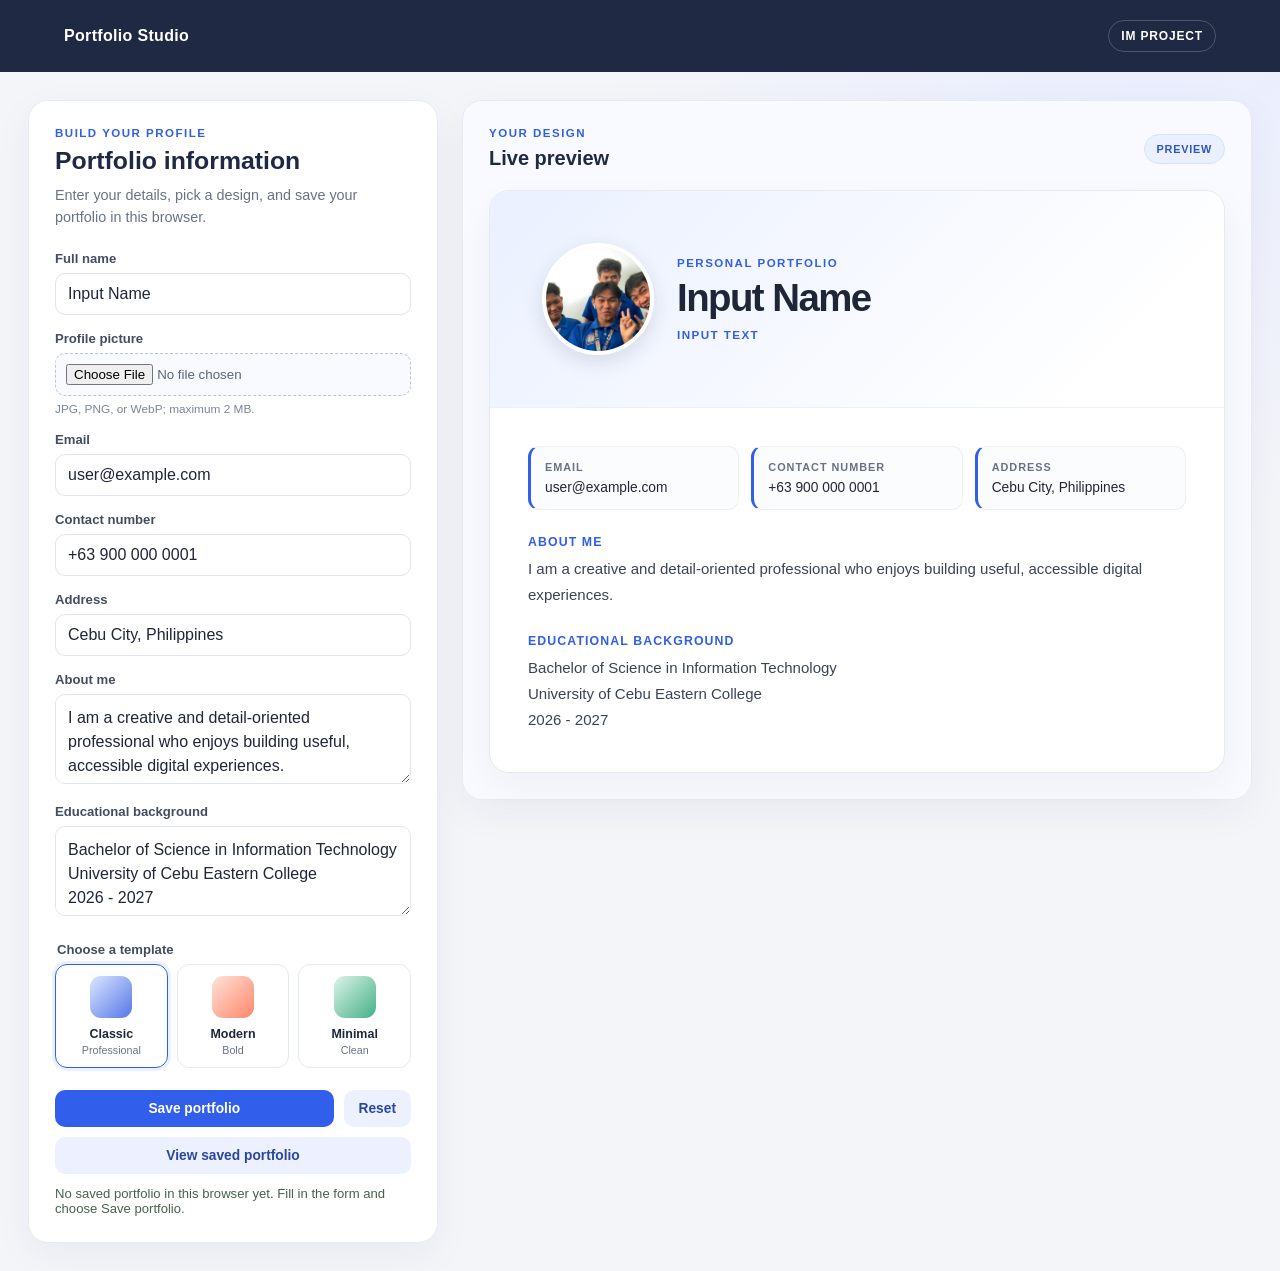
==== Code/index.html @ 15201165 "Replace Code submodule with project files" ====
﻿<!doctype html>
<html lang="en">
<head>
  <meta charset="utf-8">
  <meta name="viewport" content="width=device-width, initial-scale=1">
  <title>Portfolio Template Generator</title>
  <link rel="stylesheet" href="styles.css">
  <script src="app.js" defer></script>
</head>
<body>
  <header class="site-header">
    <a class="brand" href="./">Portfolio Studio</a>
    <span class="header-tag">IM Project</span>
  </header>

  <main class="workspace">
    <section class="editor-panel">
      <div class="panel-heading">
        <p class="eyebrow">Build your profile</p>
        <h1>Portfolio information</h1>
        <p>Enter your details, pick a design, and save your portfolio in this browser.</p>
      </div>

      <form data-portfolio-form>
        <div class="field">
          <label for="full_name">Full name</label>
          <input id="full_name" name="full_name" value="Input Name" maxlength="120" required data-field="full_name">
        </div>

        <div class="field">
          <label for="profile_image">Profile picture</label>
          <input id="profile_image" name="profile_image" type="file" accept=".jpg,.jpeg,.png,.webp,image/jpeg,image/png,image/webp" data-image-input>
          <small>JPG, PNG, or WebP; maximum 2 MB.</small>
        </div>

        <div class="field">
          <label for="email">Email</label>
          <input id="email" name="email" type="email" value="user@example.com" maxlength="255" required data-field="email">
        </div>

        <div class="field">
          <label for="phone">Contact number</label>
          <input id="phone" name="phone" type="tel" value="+63 900 000 0001" maxlength="40" required data-field="phone">
        </div>

        <div class="field">
          <label for="address">Address</label>
          <input id="address" name="address" value="Cebu City, Philippines" maxlength="180" required data-field="address">
        </div>

        <div class="field">
          <label for="about">About me</label>
          <textarea id="about" name="about" maxlength="3000" required data-field="about">I am a creative and detail-oriented professional who enjoys building useful, accessible digital experiences.</textarea>
        </div>

        <div class="field">
          <label for="education">Educational background</label>
          <textarea id="education" name="education" maxlength="3000" required data-field="education">Bachelor of Science in Information Technology
University of Cebu Eastern College
2026 - 2027</textarea>
        </div>

        <fieldset class="template-field">
          <legend>Choose a template</legend>
          <div class="template-options">
            <label class="template-choice">
              <input type="radio" name="template" value="classic" checked data-template-choice>
              <span class="template-swatch swatch-classic" aria-hidden="true"></span>
              <span><strong>Classic</strong><small>Professional</small></span>
            </label>
            <label class="template-choice">
              <input type="radio" name="template" value="modern" data-template-choice>
              <span class="template-swatch swatch-modern" aria-hidden="true"></span>
              <span><strong>Modern</strong><small>Bold</small></span>
            </label>
            <label class="template-choice">
              <input type="radio" name="template" value="minimal" data-template-choice>
              <span class="template-swatch swatch-minimal" aria-hidden="true"></span>
              <span><strong>Minimal</strong><small>Clean</small></span>
            </label>
          </div>
        </fieldset>

        <div class="editor-actions">
          <button class="button button-primary" type="submit">Save portfolio</button>
          <button class="button button-secondary" type="reset">Reset</button>
        </div>
        <button class="button button-secondary saved-check-button" type="button" data-view-saved>View saved portfolio</button>
        <p class="save-status" role="status" aria-live="polite" data-save-status></p>
      </form>
    </section>

    <section class="preview-panel" aria-label="Portfolio preview">
      <div class="preview-heading">
        <div>
          <p class="eyebrow">Your design</p>
          <h2>Live preview</h2>
        </div>
        <span class="live-badge">Preview</span>
      </div>

      <article class="portfolio-card template-classic" data-preview-card>
        <header class="portfolio-hero">
          <img class="avatar" src="imgs.jpg" alt="Profile photo of Alex Morgan">
          <div>
            <p class="eyebrow">Personal Portfolio</p>
            <h1 data-preview="full_name">Name</h1>
            <p class="role">Input text</p>
          </div>
        </header>
        <div class="portfolio-content">
          <section class="contact-grid" aria-label="Contact information">
            <div class="info-card">
              <h2>Email</h2>
              <p data-preview="email">user@example.com</p>
            </div>
            <div class="info-card">
              <h2>Contact number</h2>
              <p data-preview="phone">+63 900 000 0001</p>
            </div>
            <div class="info-card">
              <h2>Address</h2>
              <p data-preview="address">Cebu City, Philippines</p>
            </div>
          </section>
          <section class="content-section">
            <h2>About me</h2>
            <p data-preview="about">I am a creative and detail-oriented professional who enjoys building useful, accessible digital experiences.</p>
          </section>
          <section class="content-section">
            <h2>Educational background</h2>
            <p class="multiline" data-preview="education">Bachelor of Science in Information Technology
University of Cebu Eastern College
2026 - 2027</p>
          </section>
        </div>
      </article>
    </section>
  </main>

  <dialog class="saved-dialog" data-saved-dialog aria-labelledby="saved-dialog-title">
    <div class="saved-dialog-header">
      <div>
        <p class="eyebrow">Saved on this computer</p>
        <h2 id="saved-dialog-title">Your saved portfolio</h2>
      </div>
      <div class="saved-dialog-actions">
        <button class="button button-primary" type="button" data-download-saved>Download</button>
        <button class="button button-secondary" type="button" data-close-saved>Close</button>
      </div>
    </div>
    <div data-saved-content></div>
  </dialog>
</body>
</html>
---- Code/styles.css ----
:root {
    color-scheme: light;
    font-family: Inter, "Segoe UI", Arial, sans-serif;
    color: #202638;
    background: #f1f3f8;
    font-synthesis: none;
    text-rendering: optimizeLegibility;
    --blue: #315eea;
    --muted: #697286;
    --line: #e4e8f0;
}

* { box-sizing: border-box; }
body { margin: 0; min-height: 100vh; background: radial-gradient(circle at 90% 0%, #e8edff, transparent 34rem), #f4f5f9; }
a { color: inherit; }
.site-header { height: 72px; display: flex; align-items: center; justify-content: space-between; padding: 0 clamp(20px, 5vw, 70px); color: #fff; background: #202943; }
.brand { color: inherit; text-decoration: none; font-weight: 800; letter-spacing: .02em; }
.header-tag, .live-badge { border: 1px solid #ffffff35; border-radius: 999px; padding: 8px 12px; font-size: .75rem; font-weight: 700; letter-spacing: .07em; text-transform: uppercase; }
.workspace { width: min(1440px, 100%); margin: 0 auto; padding: 28px; display: grid; grid-template-columns: minmax(300px, 410px) minmax(0, 1fr); gap: 24px; align-items: start; }
.editor-panel, .preview-panel { border: 1px solid #e7eaf1; border-radius: 20px; background: #fff; box-shadow: 0 12px 38px #25304c0d; }
.editor-panel { padding: 26px; }
.panel-heading { margin-bottom: 22px; }
.eyebrow { margin: 0 0 8px; color: var(--blue); font-size: .72rem; font-weight: 800; letter-spacing: .13em; text-transform: uppercase; }
.panel-heading h1, .preview-heading h2 { margin: 0; color: #202943; }
.panel-heading h1 { font-size: 1.55rem; }
.panel-heading > p:last-child { margin: 9px 0 0; color: var(--muted); line-height: 1.55; font-size: .9rem; }
.field { margin-bottom: 16px; }
.field label, .template-field legend { display: block; margin-bottom: 7px; font-size: .82rem; font-weight: 750; color: #444d60; }
.field input:not([type="file"]), .field textarea { width: 100%; border: 1px solid #dfe4ed; border-radius: 10px; padding: 11px 12px; font: inherit; color: #202638; background: #fff; }
.field textarea { min-height: 90px; resize: vertical; line-height: 1.5; }
.field input:focus, .field textarea:focus { outline: 3px solid #315eea20; border-color: #7190f6; }
.field input[type="file"] { width: 100%; border: 1px dashed #b7c4e6; border-radius: 10px; padding: 10px; background: #f9faff; color: #59657d; }
.field small { display: block; margin-top: 6px; color: #7b8495; font-size: .74rem; }
.template-field { margin: 22px 0; padding: 0; border: 0; }
.template-options { display: grid; grid-template-columns: repeat(3, 1fr); gap: 9px; }
.template-choice { display: flex; flex-direction: column; align-items: center; gap: 9px; border: 1px solid var(--line); border-radius: 12px; padding: 11px 6px; text-align: center; cursor: pointer; }
.template-choice:has(input:checked) { border-color: var(--blue); box-shadow: 0 0 0 3px #315eea16; }
.template-choice input { position: absolute; opacity: 0; pointer-events: none; }
.template-choice:focus-within { outline: 3px solid #315eea38; }
.template-choice span:last-child { display: grid; gap: 3px; }
.template-choice strong { font-size: .78rem; }
.template-choice small { color: var(--muted); font-size: .67rem; }
.template-swatch { width: 42px; height: 42px; border-radius: 11px; }
.swatch-classic { background: linear-gradient(135deg, #dce6ff, #5576e8); }
.swatch-modern { background: linear-gradient(135deg, #ffe3db, #ff8668); }
.swatch-minimal { background: linear-gradient(135deg, #ddf4e9, #43af87); }
.button { display: inline-flex; justify-content: center; align-items: center; border: 0; border-radius: 10px; padding: 11px 15px; text-decoration: none; font: inherit; font-size: .86rem; font-weight: 750; cursor: pointer; }
.button-primary { color: #fff; background: var(--blue); }
.button-primary:hover { background: #254dcc; }
.button-secondary { color: #2947a1; background: #edf1ff; }
.save-button { width: 100%; min-height: 46px; }
.editor-actions { display: flex; gap: 10px; }
.editor-actions .button-primary { flex: 1; }
.saved-check-button { width: 100%; margin-top: 10px; }
.save-status { min-height: 1.4em; margin: 12px 0 0; color: #48604f; font-size: .82rem; }
.saved-dialog { width: min(900px, calc(100% - 32px)); max-width: 900px; max-height: min(90vh, 900px); padding: 24px; border: 1px solid #e2e6ef; border-radius: 18px; background: #f9faff; color: #202638; box-shadow: 0 24px 80px #121a2f40; overflow: auto; }
.saved-dialog::backdrop { background: #18213bb3; backdrop-filter: blur(3px); }
.saved-dialog-header { display: flex; justify-content: space-between; align-items: center; gap: 16px; margin-bottom: 20px; }
.saved-dialog-header h2 { margin: 0; color: #202943; }
.saved-dialog-actions { display: flex; align-items: center; gap: 10px; }
.saved-dialog .portfolio-card { width: 100%; }
.alert { margin: 0 0 18px; padding: 12px 14px; border-radius: 10px; font-size: .85rem; line-height: 1.5; }
.alert ul { margin: 6px 0 0; padding-left: 20px; }
.alert-error { color: #8f2635; background: #fff0f1; border: 1px solid #ffd4d8; }
.alert-success { color: #196648; background: #eaf8f1; border: 1px solid #ccebdc; }
.preview-panel { min-width: 0; padding: 26px; background: #f9faff; }
.preview-heading { display: flex; justify-content: space-between; align-items: center; margin-bottom: 20px; }
.preview-heading h2 { font-size: 1.25rem; }
.live-badge { color: #3154be; background: #eaf0ff; border-color: #d8e2ff; font-size: .68rem; }
.portfolio-card { --accent: #315eea; --soft: #eaf0ff; width: min(100%, 840px); margin: 0 auto; overflow: hidden; border: 1px solid #e6e9f0; border-radius: 20px; background: #fff; box-shadow: 0 14px 38px #1b27400c; }
.template-modern { --accent: #e76d50; --soft: #fff0eb; border-radius: 5px; }
.template-minimal { --accent: #18825e; --soft: #eaf8f1; box-shadow: none; }
.portfolio-hero { display: flex; align-items: center; gap: 23px; padding: clamp(25px, 5vw, 52px); background: linear-gradient(135deg, var(--soft), #fff 85%); border-bottom: 1px solid #edf0f5; }
.avatar { width: 112px; height: 112px; flex: 0 0 auto; border: 4px solid #fff; border-radius: 50%; object-fit: cover; background: #e9edf6; box-shadow: 0 7px 20px #18294b20; }
.portfolio-hero h1 { margin: 0; color: #1e2638; font-size: clamp(1.65rem, 3vw, 2.5rem); line-height: 1.1; letter-spacing: -.04em; overflow-wrap: anywhere; }
.role { margin: 9px 0 0; color: var(--accent); font-size: .73rem; font-weight: 800; letter-spacing: .12em; text-transform: uppercase; }
.portfolio-content { padding: clamp(22px, 4vw, 38px); }
.contact-grid { display: grid; grid-template-columns: repeat(3, minmax(0, 1fr)); gap: 12px; }
.info-card { min-width: 0; padding: 14px; border: 1px solid #edf0f5; border-left: 3px solid var(--accent); border-radius: 11px; background: #fbfcfe; }
.info-card h2, .content-section h2 { margin: 0 0 7px; color: #687186; font-size: .68rem; font-weight: 800; letter-spacing: .09em; text-transform: uppercase; }
.info-card p { margin: 0; font-size: .86rem; overflow-wrap: anywhere; }
.content-section { margin-top: 25px; }
.content-section h2 { color: var(--accent); font-size: .77rem; }
.content-section p { margin: 0; color: #3b4353; font-size: .94rem; line-height: 1.75; white-space: pre-wrap; overflow-wrap: anywhere; }
.template-modern .info-card { border: 0; border-top: 3px solid var(--accent); border-radius: 4px; }
.template-minimal .info-card { border-color: #edf0f5; background: transparent; }
.published-page { width: min(920px, 100%); margin: 0 auto; padding: 28px 22px 60px; }
.published-toolbar { display: flex; justify-content: flex-end; gap: 10px; margin-bottom: 18px; }
@media (max-width: 1000px) { .workspace { grid-template-columns: minmax(280px, 370px) minmax(0, 1fr); padding: 18px; gap: 16px; } .editor-panel, .preview-panel { padding: 20px; } .contact-grid { grid-template-columns: 1fr; } }
@media (max-width: 760px) { .workspace { grid-template-columns: 1fr; } .preview-panel { grid-row: 1; } .contact-grid { grid-template-columns: 1fr 1fr; } }
@media (max-width: 480px) { .site-header { height: 62px; } .workspace { padding: 12px; } .editor-panel, .preview-panel { padding: 16px; border-radius: 15px; } .portfolio-hero { align-items: flex-start; flex-direction: column; } .avatar { width: 90px; height: 90px; } .contact-grid { grid-template-columns: 1fr; } .published-toolbar { flex-direction: column; } .saved-dialog { padding: 16px; } .saved-dialog-header { align-items: flex-start; flex-direction: column; } .saved-dialog-actions { width: 100%; } .saved-dialog-actions .button { flex: 1; } }
@media print { body { background: #fff; } .site-header, .published-toolbar { display: none; } .published-page { width: 100%; padding: 0; } .portfolio-card { box-shadow: none; } }
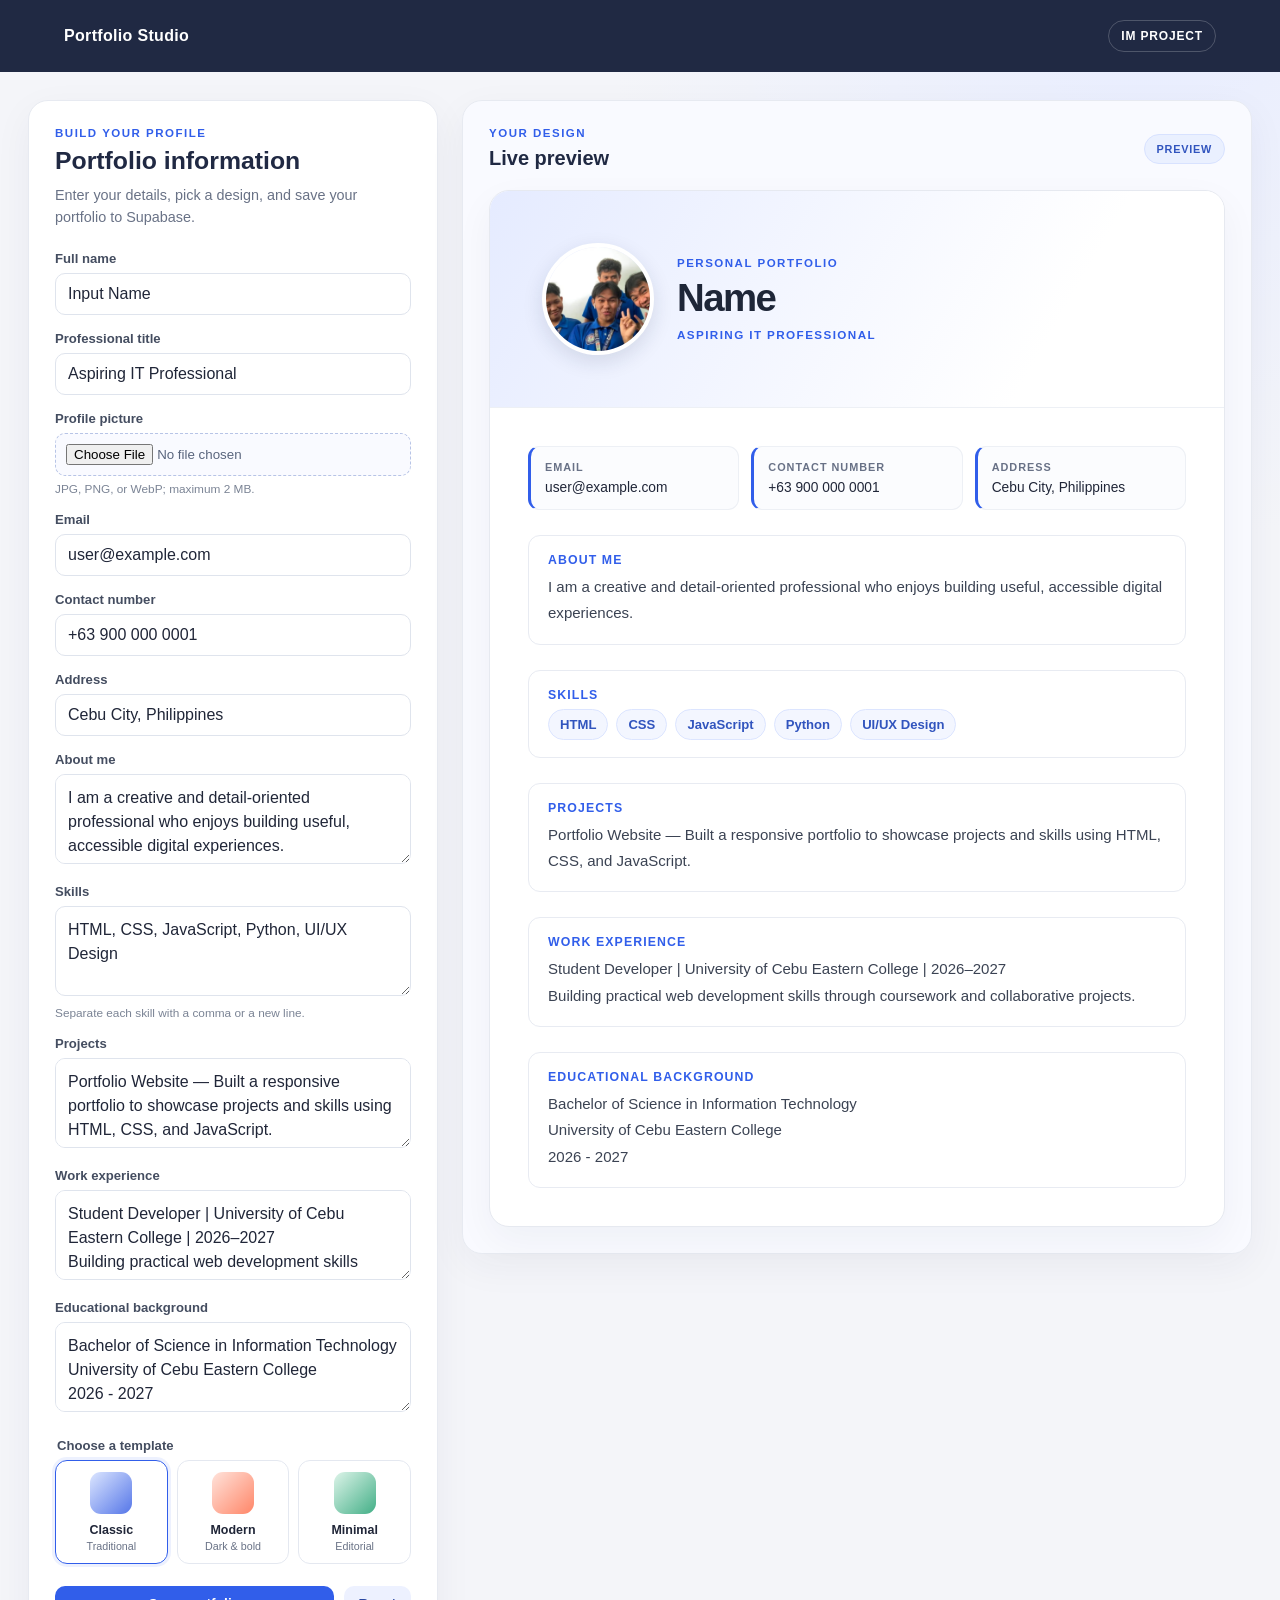
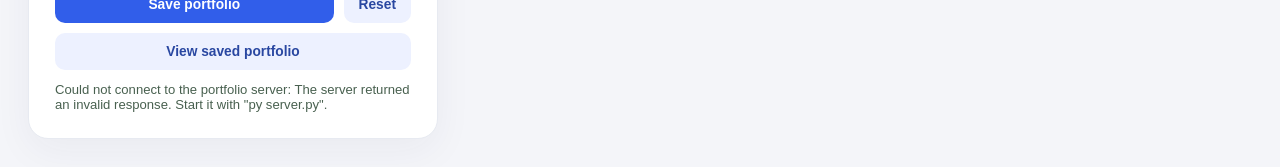
==== commit 8e7606d2: "Add portfolio sections and Netlify deployment Co-authored-by: Copilot <223556219+Copilot@users.norep" ====
--- a/Code/index.html
+++ b/Code/index.html
@@ -1,155 +1,192 @@
-﻿<!doctype html>
-<html lang="en">
-<head>
-  <meta charset="utf-8">
-  <meta name="viewport" content="width=device-width, initial-scale=1">
-  <title>Portfolio Template Generator</title>
-  <link rel="stylesheet" href="styles.css">
-  <script src="app.js" defer></script>
-</head>
-<body>
-  <header class="site-header">
-    <a class="brand" href="./">Portfolio Studio</a>
-    <span class="header-tag">IM Project</span>
-  </header>
-
-  <main class="workspace">
-    <section class="editor-panel">
-      <div class="panel-heading">
-        <p class="eyebrow">Build your profile</p>
-        <h1>Portfolio information</h1>
-        <p>Enter your details, pick a design, and save your portfolio in this browser.</p>
-      </div>
-
-      <form data-portfolio-form>
-        <div class="field">
-          <label for="full_name">Full name</label>
-          <input id="full_name" name="full_name" value="Input Name" maxlength="120" required data-field="full_name">
-        </div>
-
-        <div class="field">
-          <label for="profile_image">Profile picture</label>
-          <input id="profile_image" name="profile_image" type="file" accept=".jpg,.jpeg,.png,.webp,image/jpeg,image/png,image/webp" data-image-input>
-          <small>JPG, PNG, or WebP; maximum 2 MB.</small>
-        </div>
-
-        <div class="field">
-          <label for="email">Email</label>
-          <input id="email" name="email" type="email" value="user@example.com" maxlength="255" required data-field="email">
-        </div>
-
-        <div class="field">
-          <label for="phone">Contact number</label>
-          <input id="phone" name="phone" type="tel" value="+63 900 000 0001" maxlength="40" required data-field="phone">
-        </div>
-
-        <div class="field">
-          <label for="address">Address</label>
-          <input id="address" name="address" value="Cebu City, Philippines" maxlength="180" required data-field="address">
-        </div>
-
-        <div class="field">
-          <label for="about">About me</label>
-          <textarea id="about" name="about" maxlength="3000" required data-field="about">I am a creative and detail-oriented professional who enjoys building useful, accessible digital experiences.</textarea>
-        </div>
-
-        <div class="field">
-          <label for="education">Educational background</label>
-          <textarea id="education" name="education" maxlength="3000" required data-field="education">Bachelor of Science in Information Technology
-University of Cebu Eastern College
-2026 - 2027</textarea>
-        </div>
-
-        <fieldset class="template-field">
-          <legend>Choose a template</legend>
-          <div class="template-options">
-            <label class="template-choice">
-              <input type="radio" name="template" value="classic" checked data-template-choice>
-              <span class="template-swatch swatch-classic" aria-hidden="true"></span>
-              <span><strong>Classic</strong><small>Professional</small></span>
-            </label>
-            <label class="template-choice">
-              <input type="radio" name="template" value="modern" data-template-choice>
-              <span class="template-swatch swatch-modern" aria-hidden="true"></span>
-              <span><strong>Modern</strong><small>Bold</small></span>
-            </label>
-            <label class="template-choice">
-              <input type="radio" name="template" value="minimal" data-template-choice>
-              <span class="template-swatch swatch-minimal" aria-hidden="true"></span>
-              <span><strong>Minimal</strong><small>Clean</small></span>
-            </label>
-          </div>
-        </fieldset>
-
-        <div class="editor-actions">
-          <button class="button button-primary" type="submit">Save portfolio</button>
-          <button class="button button-secondary" type="reset">Reset</button>
-        </div>
-        <button class="button button-secondary saved-check-button" type="button" data-view-saved>View saved portfolio</button>
-        <p class="save-status" role="status" aria-live="polite" data-save-status></p>
-      </form>
-    </section>
-
-    <section class="preview-panel" aria-label="Portfolio preview">
-      <div class="preview-heading">
-        <div>
-          <p class="eyebrow">Your design</p>
-          <h2>Live preview</h2>
-        </div>
-        <span class="live-badge">Preview</span>
-      </div>
-
-      <article class="portfolio-card template-classic" data-preview-card>
-        <header class="portfolio-hero">
-          <img class="avatar" src="imgs.jpg" alt="Profile photo of Alex Morgan">
-          <div>
-            <p class="eyebrow">Personal Portfolio</p>
-            <h1 data-preview="full_name">Name</h1>
-            <p class="role">Input text</p>
-          </div>
-        </header>
-        <div class="portfolio-content">
-          <section class="contact-grid" aria-label="Contact information">
-            <div class="info-card">
-              <h2>Email</h2>
-              <p data-preview="email">user@example.com</p>
-            </div>
-            <div class="info-card">
-              <h2>Contact number</h2>
-              <p data-preview="phone">+63 900 000 0001</p>
-            </div>
-            <div class="info-card">
-              <h2>Address</h2>
-              <p data-preview="address">Cebu City, Philippines</p>
-            </div>
-          </section>
-          <section class="content-section">
-            <h2>About me</h2>
-            <p data-preview="about">I am a creative and detail-oriented professional who enjoys building useful, accessible digital experiences.</p>
-          </section>
-          <section class="content-section">
-            <h2>Educational background</h2>
-            <p class="multiline" data-preview="education">Bachelor of Science in Information Technology
-University of Cebu Eastern College
-2026 - 2027</p>
-          </section>
-        </div>
-      </article>
-    </section>
-  </main>
-
-  <dialog class="saved-dialog" data-saved-dialog aria-labelledby="saved-dialog-title">
-    <div class="saved-dialog-header">
-      <div>
-        <p class="eyebrow">Saved on this computer</p>
-        <h2 id="saved-dialog-title">Your saved portfolio</h2>
-      </div>
-      <div class="saved-dialog-actions">
-        <button class="button button-primary" type="button" data-download-saved>Download</button>
-        <button class="button button-secondary" type="button" data-close-saved>Close</button>
-      </div>
-    </div>
-    <div data-saved-content></div>
-  </dialog>
-</body>
-</html>
+﻿<!doctype html>
+<html lang="en">
+<head>
+  <meta charset="utf-8">
+  <meta name="viewport" content="width=device-width, initial-scale=1">
+  <title>Portfolio Template Generator</title>
+  <link rel="stylesheet" href="styles.css">
+  <script src="app.js" defer></script>
+</head>
+<body>
+  <header class="site-header">
+    <a class="brand" href="./">Portfolio Studio</a>
+    <span class="header-tag">IM Project</span>
+  </header>
+
+  <main class="workspace">
+    <section class="editor-panel">
+      <div class="panel-heading">
+        <p class="eyebrow">Build your profile</p>
+        <h1>Portfolio information</h1>
+        <p>Enter your details, pick a design, and save your portfolio to Supabase.</p>
+      </div>
+
+      <form data-portfolio-form>
+        <div class="field">
+          <label for="full_name">Full name</label>
+          <input id="full_name" name="full_name" value="Input Name" maxlength="120" required data-field="full_name">
+        </div>
+
+        <div class="field">
+          <label for="career_title">Professional title</label>
+          <input id="career_title" name="career_title" value="Aspiring IT Professional" maxlength="120" required data-field="career_title">
+        </div>
+
+        <div class="field">
+          <label for="profile_image">Profile picture</label>
+          <input id="profile_image" name="profile_image" type="file" accept=".jpg,.jpeg,.png,.webp,image/jpeg,image/png,image/webp" data-image-input>
+          <small>JPG, PNG, or WebP; maximum 2 MB.</small>
+        </div>
+
+        <div class="field">
+          <label for="email">Email</label>
+          <input id="email" name="email" type="email" value="user@example.com" maxlength="255" required data-field="email">
+        </div>
+
+        <div class="field">
+          <label for="phone">Contact number</label>
+          <input id="phone" name="phone" type="tel" value="+63 900 000 0001" maxlength="40" required data-field="phone">
+        </div>
+
+        <div class="field">
+          <label for="address">Address</label>
+          <input id="address" name="address" value="Cebu City, Philippines" maxlength="180" required data-field="address">
+        </div>
+
+        <div class="field">
+          <label for="about">About me</label>
+          <textarea id="about" name="about" maxlength="3000" required data-field="about">I am a creative and detail-oriented professional who enjoys building useful, accessible digital experiences.</textarea>
+        </div>
+
+        <div class="field">
+          <label for="skills">Skills</label>
+          <textarea id="skills" name="skills" maxlength="1000" placeholder="Separate skills with commas or new lines" data-field="skills">HTML, CSS, JavaScript, Python, UI/UX Design</textarea>
+          <small>Separate each skill with a comma or a new line.</small>
+        </div>
+
+        <div class="field">
+          <label for="projects">Projects</label>
+          <textarea id="projects" name="projects" maxlength="3000" placeholder="Project name, what you built, and the tools you used" data-field="projects">Portfolio Website — Built a responsive portfolio to showcase projects and skills using HTML, CSS, and JavaScript.</textarea>
+        </div>
+
+        <div class="field">
+          <label for="work_experience">Work experience</label>
+          <textarea id="work_experience" name="work_experience" maxlength="3000" placeholder="Role, organization, dates, and key contributions" data-field="work_experience">Student Developer | University of Cebu Eastern College | 2026–2027
+Building practical web development skills through coursework and collaborative projects.</textarea>
+        </div>
+
+        <div class="field">
+          <label for="education">Educational background</label>
+          <textarea id="education" name="education" maxlength="3000" required data-field="education">Bachelor of Science in Information Technology
+University of Cebu Eastern College
+2026 - 2027</textarea>
+        </div>
+
+        <fieldset class="template-field">
+          <legend>Choose a template</legend>
+          <div class="template-options">
+            <label class="template-choice">
+              <input type="radio" name="template" value="classic" checked data-template-choice>
+              <span class="template-swatch swatch-classic" aria-hidden="true"></span>
+              <span><strong>Classic</strong><small>Traditional</small></span>
+            </label>
+            <label class="template-choice">
+              <input type="radio" name="template" value="modern" data-template-choice>
+              <span class="template-swatch swatch-modern" aria-hidden="true"></span>
+              <span><strong>Modern</strong><small>Dark &amp; bold</small></span>
+            </label>
+            <label class="template-choice">
+              <input type="radio" name="template" value="minimal" data-template-choice>
+              <span class="template-swatch swatch-minimal" aria-hidden="true"></span>
+              <span><strong>Minimal</strong><small>Editorial</small></span>
+            </label>
+          </div>
+        </fieldset>
+
+        <div class="editor-actions">
+          <button class="button button-primary" type="submit">Save portfolio</button>
+          <button class="button button-secondary" type="reset">Reset</button>
+        </div>
+        <button class="button button-secondary saved-check-button" type="button" data-view-saved>View saved portfolio</button>
+        <p class="save-status" role="status" aria-live="polite" data-save-status></p>
+      </form>
+    </section>
+
+    <section class="preview-panel" aria-label="Portfolio preview">
+      <div class="preview-heading">
+        <div>
+          <p class="eyebrow">Your design</p>
+          <h2>Live preview</h2>
+        </div>
+        <span class="live-badge">Preview</span>
+      </div>
+
+      <article class="portfolio-card template-classic" data-preview-card>
+        <header class="portfolio-hero">
+          <img class="avatar" src="imgs.jpg" alt="Profile photo of Input Name">
+          <div>
+            <p class="eyebrow">Personal Portfolio</p>
+            <h1 data-preview="full_name">Name</h1>
+            <p class="role" data-preview="career_title">Aspiring IT Professional</p>
+          </div>
+        </header>
+        <div class="portfolio-content">
+          <section class="contact-grid" aria-label="Contact information">
+            <div class="info-card">
+              <h2>Email</h2>
+              <p data-preview="email">user@example.com</p>
+            </div>
+            <div class="info-card">
+              <h2>Contact number</h2>
+              <p data-preview="phone">+63 900 000 0001</p>
+            </div>
+            <div class="info-card">
+              <h2>Address</h2>
+              <p data-preview="address">Cebu City, Philippines</p>
+            </div>
+          </section>
+          <section class="content-section">
+            <h2>About me</h2>
+            <p data-preview="about">I am a creative and detail-oriented professional who enjoys building useful, accessible digital experiences.</p>
+          </section>
+          <section class="content-section" data-section="skills">
+            <h2>Skills</h2>
+            <ul class="skill-list" data-preview-skills aria-label="Skills">
+              <li>HTML</li><li>CSS</li><li>JavaScript</li><li>Python</li><li>UI/UX Design</li>
+            </ul>
+          </section>
+          <section class="content-section" data-section="projects">
+            <h2>Projects</h2>
+            <p data-preview="projects">Portfolio Website — Built a responsive portfolio to showcase projects and skills using HTML, CSS, and JavaScript.</p>
+          </section>
+          <section class="content-section" data-section="work_experience">
+            <h2>Work experience</h2>
+            <p data-preview="work_experience">Student Developer | University of Cebu Eastern College | 2026–2027
+Building practical web development skills through coursework and collaborative projects.</p>
+          </section>
+          <section class="content-section">
+            <h2>Educational background</h2>
+            <p class="multiline" data-preview="education">Bachelor of Science in Information Technology
+University of Cebu Eastern College
+2026 - 2027</p>
+          </section>
+        </div>
+      </article>
+    </section>
+  </main>
+
+  <dialog class="saved-dialog" data-saved-dialog aria-labelledby="saved-dialog-title">
+    <div class="saved-dialog-header">
+      <div>
+        <p class="eyebrow">Saved on this computer</p>
+        <h2 id="saved-dialog-title">Your saved portfolio</h2>
+      </div>
+      <div class="saved-dialog-actions">
+        <button class="button button-primary" type="button" data-download-saved>Download</button>
+        <button class="button button-secondary" type="button" data-close-saved>Close</button>
+      </div>
+    </div>
+    <div data-saved-content></div>
+  </dialog>
+</body>
+</html>
--- a/Code/styles.css
+++ b/Code/styles.css
@@ -1,92 +1,119 @@
-:root {
-    color-scheme: light;
-    font-family: Inter, "Segoe UI", Arial, sans-serif;
-    color: #202638;
-    background: #f1f3f8;
-    font-synthesis: none;
-    text-rendering: optimizeLegibility;
-    --blue: #315eea;
-    --muted: #697286;
-    --line: #e4e8f0;
-}
-
-* { box-sizing: border-box; }
-body { margin: 0; min-height: 100vh; background: radial-gradient(circle at 90% 0%, #e8edff, transparent 34rem), #f4f5f9; }
-a { color: inherit; }
-.site-header { height: 72px; display: flex; align-items: center; justify-content: space-between; padding: 0 clamp(20px, 5vw, 70px); color: #fff; background: #202943; }
-.brand { color: inherit; text-decoration: none; font-weight: 800; letter-spacing: .02em; }
-.header-tag, .live-badge { border: 1px solid #ffffff35; border-radius: 999px; padding: 8px 12px; font-size: .75rem; font-weight: 700; letter-spacing: .07em; text-transform: uppercase; }
-.workspace { width: min(1440px, 100%); margin: 0 auto; padding: 28px; display: grid; grid-template-columns: minmax(300px, 410px) minmax(0, 1fr); gap: 24px; align-items: start; }
-.editor-panel, .preview-panel { border: 1px solid #e7eaf1; border-radius: 20px; background: #fff; box-shadow: 0 12px 38px #25304c0d; }
-.editor-panel { padding: 26px; }
-.panel-heading { margin-bottom: 22px; }
-.eyebrow { margin: 0 0 8px; color: var(--blue); font-size: .72rem; font-weight: 800; letter-spacing: .13em; text-transform: uppercase; }
-.panel-heading h1, .preview-heading h2 { margin: 0; color: #202943; }
-.panel-heading h1 { font-size: 1.55rem; }
-.panel-heading > p:last-child { margin: 9px 0 0; color: var(--muted); line-height: 1.55; font-size: .9rem; }
-.field { margin-bottom: 16px; }
-.field label, .template-field legend { display: block; margin-bottom: 7px; font-size: .82rem; font-weight: 750; color: #444d60; }
-.field input:not([type="file"]), .field textarea { width: 100%; border: 1px solid #dfe4ed; border-radius: 10px; padding: 11px 12px; font: inherit; color: #202638; background: #fff; }
-.field textarea { min-height: 90px; resize: vertical; line-height: 1.5; }
-.field input:focus, .field textarea:focus { outline: 3px solid #315eea20; border-color: #7190f6; }
-.field input[type="file"] { width: 100%; border: 1px dashed #b7c4e6; border-radius: 10px; padding: 10px; background: #f9faff; color: #59657d; }
-.field small { display: block; margin-top: 6px; color: #7b8495; font-size: .74rem; }
-.template-field { margin: 22px 0; padding: 0; border: 0; }
-.template-options { display: grid; grid-template-columns: repeat(3, 1fr); gap: 9px; }
-.template-choice { display: flex; flex-direction: column; align-items: center; gap: 9px; border: 1px solid var(--line); border-radius: 12px; padding: 11px 6px; text-align: center; cursor: pointer; }
-.template-choice:has(input:checked) { border-color: var(--blue); box-shadow: 0 0 0 3px #315eea16; }
-.template-choice input { position: absolute; opacity: 0; pointer-events: none; }
-.template-choice:focus-within { outline: 3px solid #315eea38; }
-.template-choice span:last-child { display: grid; gap: 3px; }
-.template-choice strong { font-size: .78rem; }
-.template-choice small { color: var(--muted); font-size: .67rem; }
-.template-swatch { width: 42px; height: 42px; border-radius: 11px; }
-.swatch-classic { background: linear-gradient(135deg, #dce6ff, #5576e8); }
-.swatch-modern { background: linear-gradient(135deg, #ffe3db, #ff8668); }
-.swatch-minimal { background: linear-gradient(135deg, #ddf4e9, #43af87); }
-.button { display: inline-flex; justify-content: center; align-items: center; border: 0; border-radius: 10px; padding: 11px 15px; text-decoration: none; font: inherit; font-size: .86rem; font-weight: 750; cursor: pointer; }
-.button-primary { color: #fff; background: var(--blue); }
-.button-primary:hover { background: #254dcc; }
-.button-secondary { color: #2947a1; background: #edf1ff; }
-.save-button { width: 100%; min-height: 46px; }
-.editor-actions { display: flex; gap: 10px; }
-.editor-actions .button-primary { flex: 1; }
-.saved-check-button { width: 100%; margin-top: 10px; }
-.save-status { min-height: 1.4em; margin: 12px 0 0; color: #48604f; font-size: .82rem; }
-.saved-dialog { width: min(900px, calc(100% - 32px)); max-width: 900px; max-height: min(90vh, 900px); padding: 24px; border: 1px solid #e2e6ef; border-radius: 18px; background: #f9faff; color: #202638; box-shadow: 0 24px 80px #121a2f40; overflow: auto; }
-.saved-dialog::backdrop { background: #18213bb3; backdrop-filter: blur(3px); }
-.saved-dialog-header { display: flex; justify-content: space-between; align-items: center; gap: 16px; margin-bottom: 20px; }
-.saved-dialog-header h2 { margin: 0; color: #202943; }
-.saved-dialog-actions { display: flex; align-items: center; gap: 10px; }
-.saved-dialog .portfolio-card { width: 100%; }
-.alert { margin: 0 0 18px; padding: 12px 14px; border-radius: 10px; font-size: .85rem; line-height: 1.5; }
-.alert ul { margin: 6px 0 0; padding-left: 20px; }
-.alert-error { color: #8f2635; background: #fff0f1; border: 1px solid #ffd4d8; }
-.alert-success { color: #196648; background: #eaf8f1; border: 1px solid #ccebdc; }
-.preview-panel { min-width: 0; padding: 26px; background: #f9faff; }
-.preview-heading { display: flex; justify-content: space-between; align-items: center; margin-bottom: 20px; }
-.preview-heading h2 { font-size: 1.25rem; }
-.live-badge { color: #3154be; background: #eaf0ff; border-color: #d8e2ff; font-size: .68rem; }
-.portfolio-card { --accent: #315eea; --soft: #eaf0ff; width: min(100%, 840px); margin: 0 auto; overflow: hidden; border: 1px solid #e6e9f0; border-radius: 20px; background: #fff; box-shadow: 0 14px 38px #1b27400c; }
-.template-modern { --accent: #e76d50; --soft: #fff0eb; border-radius: 5px; }
-.template-minimal { --accent: #18825e; --soft: #eaf8f1; box-shadow: none; }
-.portfolio-hero { display: flex; align-items: center; gap: 23px; padding: clamp(25px, 5vw, 52px); background: linear-gradient(135deg, var(--soft), #fff 85%); border-bottom: 1px solid #edf0f5; }
-.avatar { width: 112px; height: 112px; flex: 0 0 auto; border: 4px solid #fff; border-radius: 50%; object-fit: cover; background: #e9edf6; box-shadow: 0 7px 20px #18294b20; }
-.portfolio-hero h1 { margin: 0; color: #1e2638; font-size: clamp(1.65rem, 3vw, 2.5rem); line-height: 1.1; letter-spacing: -.04em; overflow-wrap: anywhere; }
-.role { margin: 9px 0 0; color: var(--accent); font-size: .73rem; font-weight: 800; letter-spacing: .12em; text-transform: uppercase; }
-.portfolio-content { padding: clamp(22px, 4vw, 38px); }
-.contact-grid { display: grid; grid-template-columns: repeat(3, minmax(0, 1fr)); gap: 12px; }
-.info-card { min-width: 0; padding: 14px; border: 1px solid #edf0f5; border-left: 3px solid var(--accent); border-radius: 11px; background: #fbfcfe; }
-.info-card h2, .content-section h2 { margin: 0 0 7px; color: #687186; font-size: .68rem; font-weight: 800; letter-spacing: .09em; text-transform: uppercase; }
-.info-card p { margin: 0; font-size: .86rem; overflow-wrap: anywhere; }
-.content-section { margin-top: 25px; }
-.content-section h2 { color: var(--accent); font-size: .77rem; }
-.content-section p { margin: 0; color: #3b4353; font-size: .94rem; line-height: 1.75; white-space: pre-wrap; overflow-wrap: anywhere; }
-.template-modern .info-card { border: 0; border-top: 3px solid var(--accent); border-radius: 4px; }
-.template-minimal .info-card { border-color: #edf0f5; background: transparent; }
-.published-page { width: min(920px, 100%); margin: 0 auto; padding: 28px 22px 60px; }
-.published-toolbar { display: flex; justify-content: flex-end; gap: 10px; margin-bottom: 18px; }
-@media (max-width: 1000px) { .workspace { grid-template-columns: minmax(280px, 370px) minmax(0, 1fr); padding: 18px; gap: 16px; } .editor-panel, .preview-panel { padding: 20px; } .contact-grid { grid-template-columns: 1fr; } }
-@media (max-width: 760px) { .workspace { grid-template-columns: 1fr; } .preview-panel { grid-row: 1; } .contact-grid { grid-template-columns: 1fr 1fr; } }
-@media (max-width: 480px) { .site-header { height: 62px; } .workspace { padding: 12px; } .editor-panel, .preview-panel { padding: 16px; border-radius: 15px; } .portfolio-hero { align-items: flex-start; flex-direction: column; } .avatar { width: 90px; height: 90px; } .contact-grid { grid-template-columns: 1fr; } .published-toolbar { flex-direction: column; } .saved-dialog { padding: 16px; } .saved-dialog-header { align-items: flex-start; flex-direction: column; } .saved-dialog-actions { width: 100%; } .saved-dialog-actions .button { flex: 1; } }
-@media print { body { background: #fff; } .site-header, .published-toolbar { display: none; } .published-page { width: 100%; padding: 0; } .portfolio-card { box-shadow: none; } }
+:root {
+    color-scheme: light;
+    font-family: Inter, "Segoe UI", Arial, sans-serif;
+    color: #202638;
+    background: #f1f3f8;
+    font-synthesis: none;
+    text-rendering: optimizeLegibility;
+    --blue: #315eea;
+    --muted: #697286;
+    --line: #e4e8f0;
+}
+
+* { box-sizing: border-box; }
+body { margin: 0; min-height: 100vh; background: radial-gradient(circle at 90% 0%, #e8edff, transparent 34rem), #f4f5f9; }
+a { color: inherit; }
+.site-header { height: 72px; display: flex; align-items: center; justify-content: space-between; padding: 0 clamp(20px, 5vw, 70px); color: #fff; background: #202943; }
+.brand { color: inherit; text-decoration: none; font-weight: 800; letter-spacing: .02em; }
+.header-tag, .live-badge { border: 1px solid #ffffff35; border-radius: 999px; padding: 8px 12px; font-size: .75rem; font-weight: 700; letter-spacing: .07em; text-transform: uppercase; }
+.workspace { width: min(1440px, 100%); margin: 0 auto; padding: 28px; display: grid; grid-template-columns: minmax(300px, 410px) minmax(0, 1fr); gap: 24px; align-items: start; }
+.editor-panel, .preview-panel { border: 1px solid #e7eaf1; border-radius: 20px; background: #fff; box-shadow: 0 12px 38px #25304c0d; }
+.editor-panel { padding: 26px; }
+.panel-heading { margin-bottom: 22px; }
+.eyebrow { margin: 0 0 8px; color: var(--blue); font-size: .72rem; font-weight: 800; letter-spacing: .13em; text-transform: uppercase; }
+.panel-heading h1, .preview-heading h2 { margin: 0; color: #202943; }
+.panel-heading h1 { font-size: 1.55rem; }
+.panel-heading > p:last-child { margin: 9px 0 0; color: var(--muted); line-height: 1.55; font-size: .9rem; }
+.field { margin-bottom: 16px; }
+.field label, .template-field legend { display: block; margin-bottom: 7px; font-size: .82rem; font-weight: 750; color: #444d60; }
+.field input:not([type="file"]), .field textarea { width: 100%; border: 1px solid #dfe4ed; border-radius: 10px; padding: 11px 12px; font: inherit; color: #202638; background: #fff; }
+.field textarea { min-height: 90px; resize: vertical; line-height: 1.5; }
+.field input:focus, .field textarea:focus { outline: 3px solid #315eea20; border-color: #7190f6; }
+.field input[type="file"] { width: 100%; border: 1px dashed #b7c4e6; border-radius: 10px; padding: 10px; background: #f9faff; color: #59657d; }
+.field small { display: block; margin-top: 6px; color: #7b8495; font-size: .74rem; }
+.template-field { margin: 22px 0; padding: 0; border: 0; }
+.template-options { display: grid; grid-template-columns: repeat(3, 1fr); gap: 9px; }
+.template-choice { display: flex; flex-direction: column; align-items: center; gap: 9px; border: 1px solid var(--line); border-radius: 12px; padding: 11px 6px; text-align: center; cursor: pointer; }
+.template-choice:has(input:checked) { border-color: var(--blue); box-shadow: 0 0 0 3px #315eea16; }
+.template-choice input { position: absolute; opacity: 0; pointer-events: none; }
+.template-choice:focus-within { outline: 3px solid #315eea38; }
+.template-choice span:last-child { display: grid; gap: 3px; }
+.template-choice strong { font-size: .78rem; }
+.template-choice small { color: var(--muted); font-size: .67rem; }
+.template-swatch { width: 42px; height: 42px; border-radius: 11px; }
+.swatch-classic { background: linear-gradient(135deg, #dce6ff, #5576e8); }
+.swatch-modern { background: linear-gradient(135deg, #ffe3db, #ff8668); }
+.swatch-minimal { background: linear-gradient(135deg, #ddf4e9, #43af87); }
+.button { display: inline-flex; justify-content: center; align-items: center; border: 0; border-radius: 10px; padding: 11px 15px; text-decoration: none; font: inherit; font-size: .86rem; font-weight: 750; cursor: pointer; }
+.button-primary { color: #fff; background: var(--blue); }
+.button-primary:hover { background: #254dcc; }
+.button-secondary { color: #2947a1; background: #edf1ff; }
+.save-button { width: 100%; min-height: 46px; }
+.editor-actions { display: flex; gap: 10px; }
+.editor-actions .button-primary { flex: 1; }
+.saved-check-button { width: 100%; margin-top: 10px; }
+.save-status { min-height: 1.4em; margin: 12px 0 0; color: #48604f; font-size: .82rem; }
+.saved-dialog { width: min(900px, calc(100% - 32px)); max-width: 900px; max-height: min(90vh, 900px); padding: 24px; border: 1px solid #e2e6ef; border-radius: 18px; background: #f9faff; color: #202638; box-shadow: 0 24px 80px #121a2f40; overflow: auto; }
+.saved-dialog::backdrop { background: #18213bb3; backdrop-filter: blur(3px); }
+.saved-dialog-header { display: flex; justify-content: space-between; align-items: center; gap: 16px; margin-bottom: 20px; }
+.saved-dialog-header h2 { margin: 0; color: #202943; }
+.saved-dialog-actions { display: flex; align-items: center; gap: 10px; }
+.saved-dialog .portfolio-card { width: 100%; }
+.alert { margin: 0 0 18px; padding: 12px 14px; border-radius: 10px; font-size: .85rem; line-height: 1.5; }
+.alert ul { margin: 6px 0 0; padding-left: 20px; }
+.alert-error { color: #8f2635; background: #fff0f1; border: 1px solid #ffd4d8; }
+.alert-success { color: #196648; background: #eaf8f1; border: 1px solid #ccebdc; }
+.preview-panel { min-width: 0; padding: 26px; background: #f9faff; }
+.preview-heading { display: flex; justify-content: space-between; align-items: center; margin-bottom: 20px; }
+.preview-heading h2 { font-size: 1.25rem; }
+.live-badge { color: #3154be; background: #eaf0ff; border-color: #d8e2ff; font-size: .68rem; }
+.portfolio-card { --accent: #315eea; --soft: #eaf0ff; width: min(100%, 840px); margin: 0 auto; overflow: hidden; border: 1px solid #e6e9f0; border-radius: 20px; background: #fff; box-shadow: 0 14px 38px #1b27400c; }
+.template-modern { --accent: #e76d50; --soft: #fff0eb; border-radius: 5px; }
+.template-minimal { --accent: #18825e; --soft: #eaf8f1; box-shadow: none; }
+.portfolio-hero { display: flex; align-items: center; gap: 23px; padding: clamp(25px, 5vw, 52px); background: linear-gradient(135deg, var(--soft), #fff 85%); border-bottom: 1px solid #edf0f5; }
+.avatar { width: 112px; height: 112px; flex: 0 0 auto; border: 4px solid #fff; border-radius: 50%; object-fit: cover; background: #e9edf6; box-shadow: 0 7px 20px #18294b20; }
+.portfolio-hero h1 { margin: 0; color: #1e2638; font-size: clamp(1.65rem, 3vw, 2.5rem); line-height: 1.1; letter-spacing: -.04em; overflow-wrap: anywhere; }
+.role { margin: 9px 0 0; color: var(--accent); font-size: .73rem; font-weight: 800; letter-spacing: .12em; text-transform: uppercase; }
+.portfolio-content { padding: clamp(22px, 4vw, 38px); }
+.contact-grid { display: grid; grid-template-columns: repeat(3, minmax(0, 1fr)); gap: 12px; }
+.info-card { min-width: 0; padding: 14px; border: 1px solid #edf0f5; border-left: 3px solid var(--accent); border-radius: 11px; background: #fbfcfe; }
+.info-card h2, .content-section h2 { margin: 0 0 7px; color: #687186; font-size: .68rem; font-weight: 800; letter-spacing: .09em; text-transform: uppercase; }
+.info-card p { margin: 0; font-size: .86rem; overflow-wrap: anywhere; }
+.content-section { margin-top: 25px; }
+.content-section h2 { color: var(--accent); font-size: .77rem; }
+.content-section p { margin: 0; color: #3b4353; font-size: .94rem; line-height: 1.75; white-space: pre-wrap; overflow-wrap: anywhere; }
+.template-modern .info-card { border: 0; border-top: 3px solid var(--accent); border-radius: 4px; }
+.template-minimal .info-card { border-color: #edf0f5; background: transparent; }
+.published-page { width: min(920px, 100%); margin: 0 auto; padding: 28px 22px 60px; }
+.published-toolbar { display: flex; justify-content: flex-end; gap: 10px; margin-bottom: 18px; }
+.skill-list { display: flex; flex-wrap: wrap; gap: 8px; margin: 0; padding: 0; list-style: none; }
+.skill-list li { padding: 7px 11px; border: 1px solid #dce5ff; border-radius: 999px; color: #3154be; background: #f3f6ff; font-size: .82rem; font-weight: 650; }
+.template-classic .portfolio-hero { background: linear-gradient(120deg, #e5ebff, #fff 75%); }
+.template-classic .content-section { padding: 17px 19px; border: 1px solid #e8ebf2; border-radius: 12px; background: #fff; }
+.template-modern { color: #f8f8fb; background: #171b27; border-color: #292e3b; }
+.template-modern .portfolio-hero { color: #f8f8fb; background: #222735; border-bottom: 3px solid var(--accent); }
+.template-modern .portfolio-hero h1 { color: #fff; }
+.template-modern .portfolio-hero .eyebrow { color: #ffad97; }
+.template-modern .avatar { border-radius: 18px; box-shadow: 0 10px 25px #0005; }
+.template-modern .portfolio-content { display: grid; grid-template-columns: repeat(2, minmax(0, 1fr)); gap: 0 22px; }
+.template-modern .contact-grid, .template-modern .content-section:nth-of-type(2) { grid-column: 1 / -1; }
+.template-modern .info-card { color: #f8f8fb; background: #222735; border-color: #373d4c; }
+.template-modern .info-card h2 { color: #b6bdcc; }
+.template-modern .content-section { align-self: start; padding: 16px 0; border-top: 1px solid #353b49; }
+.template-modern .content-section h2 { color: #ff9478; }
+.template-modern .content-section p { color: #e0e3eb; }
+.template-modern .skill-list li { color: #ffe0d8; background: #3a2b2e; border-color: #634044; }
+.template-minimal { --accent: #18825e; --soft: #eaf8f1; border: 0; border-radius: 0; box-shadow: none; }
+.template-minimal .portfolio-hero { align-items: flex-end; padding-right: clamp(22px, 8vw, 76px); padding-left: clamp(22px, 8vw, 76px); background: #fff; border-bottom: 1px solid #dbe8e1; }
+.template-minimal .avatar { width: 92px; height: 92px; border: 0; border-radius: 8px; box-shadow: none; }
+.template-minimal .portfolio-content { max-width: 720px; margin: 0 auto; }
+.template-minimal .contact-grid { gap: 20px; }
+.template-minimal .info-card { padding: 0 0 12px; border: 0; border-bottom: 1px solid #dce7e1; border-radius: 0; background: transparent; }
+.template-minimal .content-section { padding-top: 19px; border-top: 1px solid #dce7e1; }
+.template-minimal .content-section h2 { letter-spacing: .16em; }
+.template-minimal .skill-list { gap: 7px 15px; }
+.template-minimal .skill-list li { padding: 3px 0; border: 0; border-bottom: 1px solid #a4ccb8; border-radius: 0; color: #24684e; background: transparent; }
+@media (max-width: 1000px) { .workspace { grid-template-columns: minmax(280px, 370px) minmax(0, 1fr); padding: 18px; gap: 16px; } .editor-panel, .preview-panel { padding: 20px; } .contact-grid { grid-template-columns: 1fr; } }
+@media (max-width: 760px) { .workspace { grid-template-columns: 1fr; } .preview-panel { grid-row: 1; } .contact-grid { grid-template-columns: 1fr 1fr; } }
+@media (max-width: 480px) { .site-header { height: 62px; } .workspace { padding: 12px; } .editor-panel, .preview-panel { padding: 16px; border-radius: 15px; } .portfolio-hero { align-items: flex-start; flex-direction: column; } .avatar { width: 90px; height: 90px; } .contact-grid { grid-template-columns: 1fr; } .template-modern .portfolio-content { grid-template-columns: 1fr; } .template-modern .contact-grid, .template-modern .content-section:nth-of-type(2) { grid-column: auto; } .template-minimal .portfolio-hero { align-items: flex-start; } .published-toolbar { flex-direction: column; } .saved-dialog { padding: 16px; } .saved-dialog-header { align-items: flex-start; flex-direction: column; } .saved-dialog-actions { width: 100%; } .saved-dialog-actions .button { flex: 1; } }
+@media print { body { background: #fff; } .site-header, .published-toolbar { display: none; } .published-page { width: 100%; padding: 0; } .portfolio-card { box-shadow: none; } }
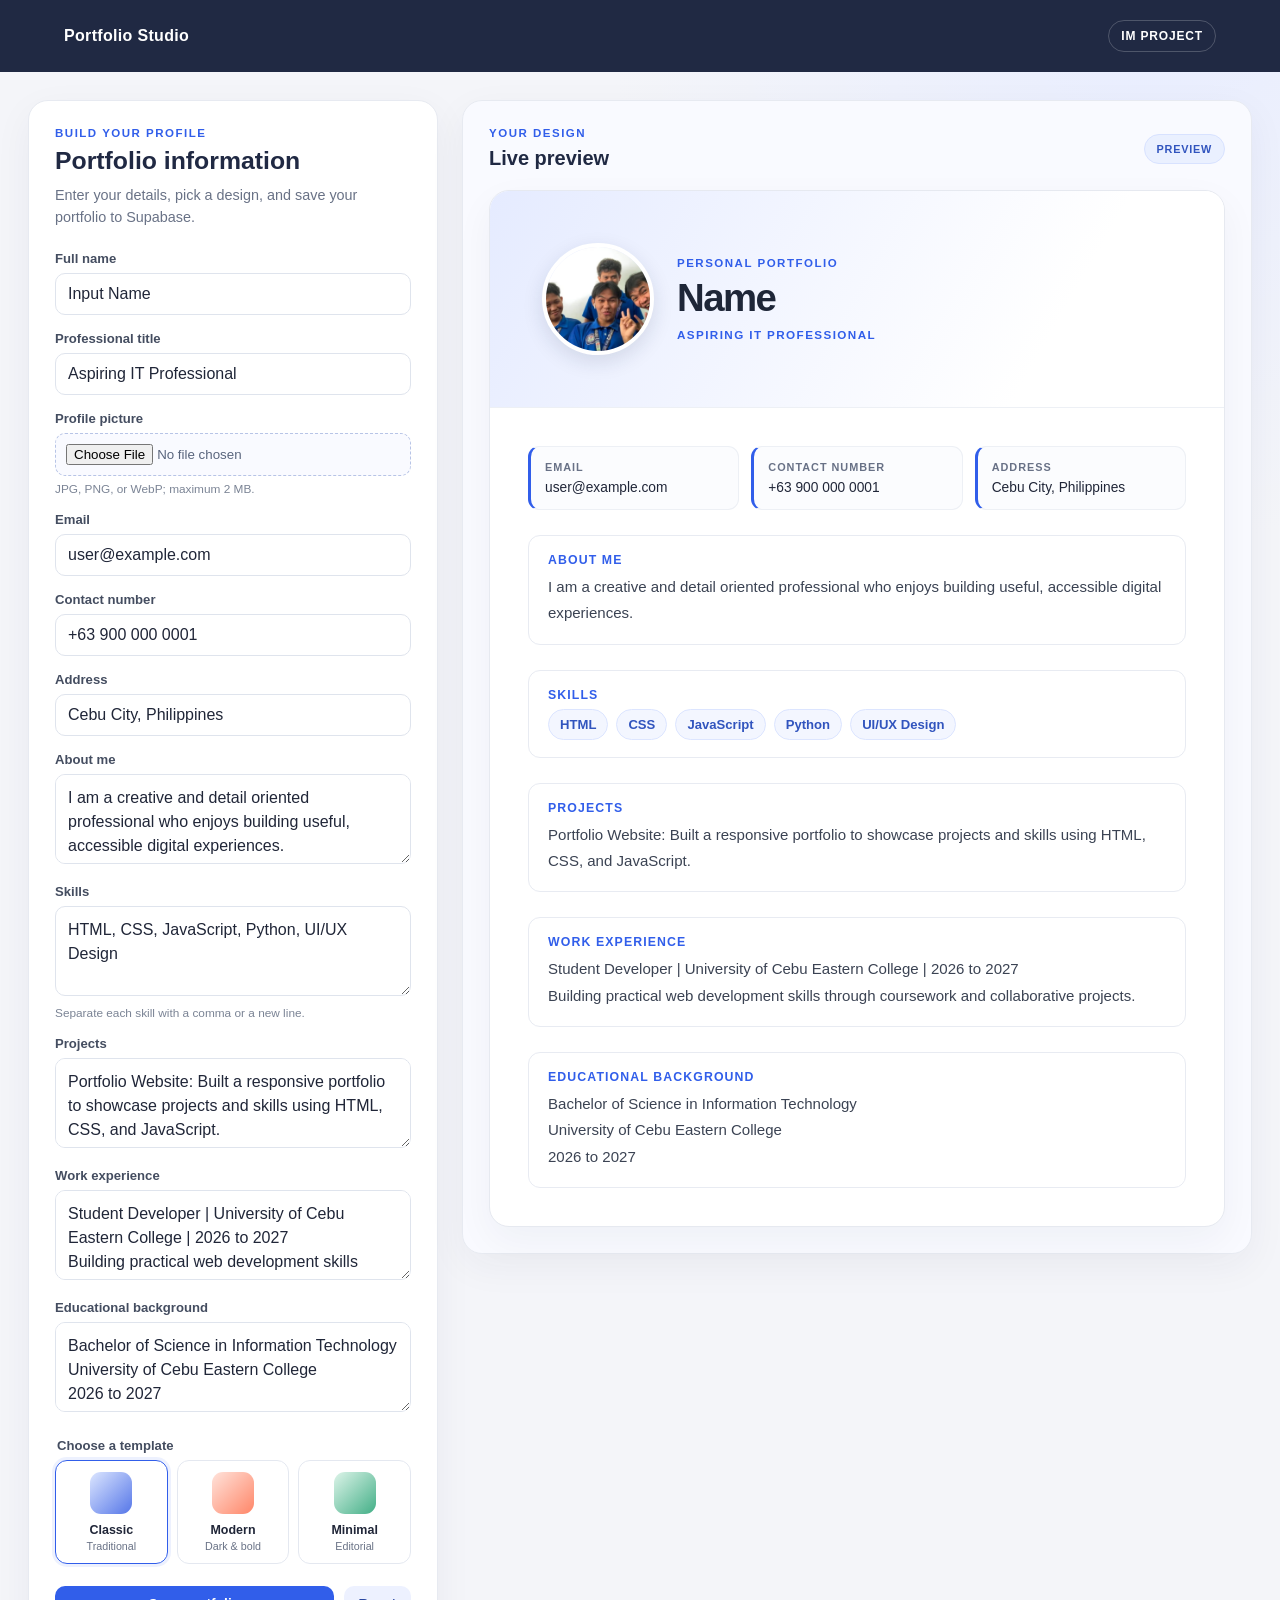
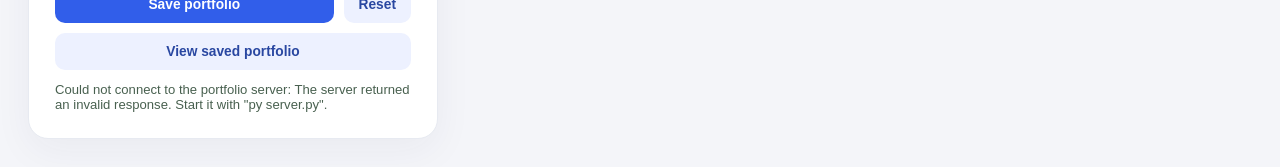
==== commit 21b01fe3: "Remove hyphens from visible portfolio text Co-authored-by: Copilot <223556219+Copilot@users.noreply." ====
--- a/Code/index.html
+++ b/Code/index.html
@@ -55,7 +55,7 @@
 
         <div class="field">
           <label for="about">About me</label>
-          <textarea id="about" name="about" maxlength="3000" required data-field="about">I am a creative and detail-oriented professional who enjoys building useful, accessible digital experiences.</textarea>
+          <textarea id="about" name="about" maxlength="3000" required data-field="about">I am a creative and detail oriented professional who enjoys building useful, accessible digital experiences.</textarea>
         </div>
 
         <div class="field">
@@ -66,12 +66,12 @@
 
         <div class="field">
           <label for="projects">Projects</label>
-          <textarea id="projects" name="projects" maxlength="3000" placeholder="Project name, what you built, and the tools you used" data-field="projects">Portfolio Website — Built a responsive portfolio to showcase projects and skills using HTML, CSS, and JavaScript.</textarea>
+          <textarea id="projects" name="projects" maxlength="3000" placeholder="Project name, what you built, and the tools you used" data-field="projects">Portfolio Website: Built a responsive portfolio to showcase projects and skills using HTML, CSS, and JavaScript.</textarea>
         </div>
 
         <div class="field">
           <label for="work_experience">Work experience</label>
-          <textarea id="work_experience" name="work_experience" maxlength="3000" placeholder="Role, organization, dates, and key contributions" data-field="work_experience">Student Developer | University of Cebu Eastern College | 2026–2027
+          <textarea id="work_experience" name="work_experience" maxlength="3000" placeholder="Role, organization, dates, and key contributions" data-field="work_experience">Student Developer | University of Cebu Eastern College | 2026 to 2027
 Building practical web development skills through coursework and collaborative projects.</textarea>
         </div>
 
@@ -79,7 +79,7 @@
           <label for="education">Educational background</label>
           <textarea id="education" name="education" maxlength="3000" required data-field="education">Bachelor of Science in Information Technology
 University of Cebu Eastern College
-2026 - 2027</textarea>
+2026 to 2027</textarea>
         </div>
 
         <fieldset class="template-field">
@@ -147,7 +147,7 @@
           </section>
           <section class="content-section">
             <h2>About me</h2>
-            <p data-preview="about">I am a creative and detail-oriented professional who enjoys building useful, accessible digital experiences.</p>
+            <p data-preview="about">I am a creative and detail oriented professional who enjoys building useful, accessible digital experiences.</p>
           </section>
           <section class="content-section" data-section="skills">
             <h2>Skills</h2>
@@ -157,18 +157,18 @@
           </section>
           <section class="content-section" data-section="projects">
             <h2>Projects</h2>
-            <p data-preview="projects">Portfolio Website — Built a responsive portfolio to showcase projects and skills using HTML, CSS, and JavaScript.</p>
+            <p data-preview="projects">Portfolio Website: Built a responsive portfolio to showcase projects and skills using HTML, CSS, and JavaScript.</p>
           </section>
           <section class="content-section" data-section="work_experience">
             <h2>Work experience</h2>
-            <p data-preview="work_experience">Student Developer | University of Cebu Eastern College | 2026–2027
+            <p data-preview="work_experience">Student Developer | University of Cebu Eastern College | 2026 to 2027
 Building practical web development skills through coursework and collaborative projects.</p>
           </section>
           <section class="content-section">
             <h2>Educational background</h2>
             <p class="multiline" data-preview="education">Bachelor of Science in Information Technology
 University of Cebu Eastern College
-2026 - 2027</p>
+2026 to 2027</p>
           </section>
         </div>
       </article>
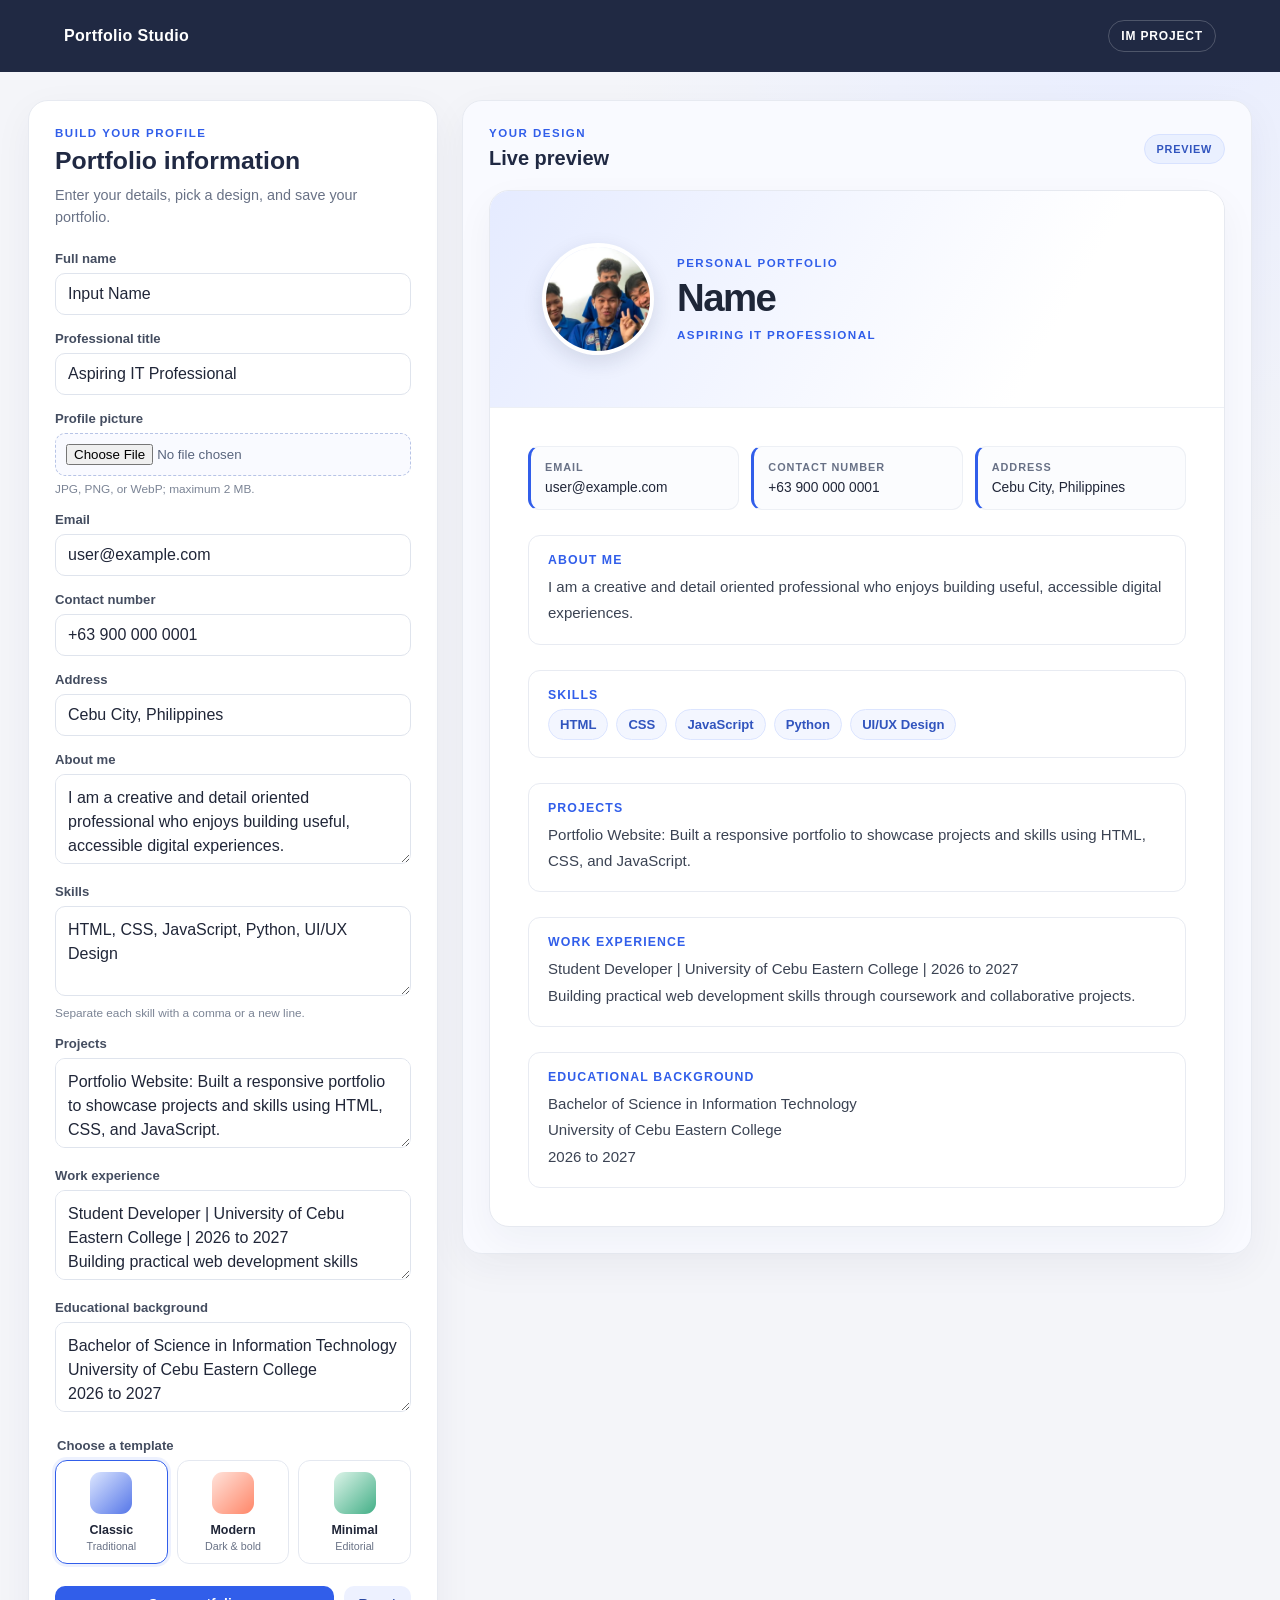
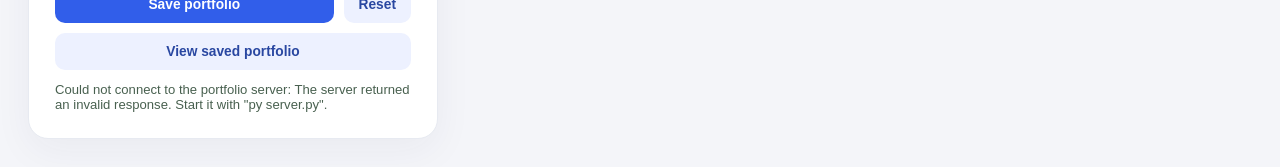
==== commit f7fa47a9: "Clarify portfolio save description Co-authored-by: Copilot <223556219+Copilot@users.noreply.github.c" ====
--- a/Code/index.html
+++ b/Code/index.html
@@ -18,7 +18,7 @@
       <div class="panel-heading">
         <p class="eyebrow">Build your profile</p>
         <h1>Portfolio information</h1>
-        <p>Enter your details, pick a design, and save your portfolio to Supabase.</p>
+        <p>Enter your details, pick a design, and save your portfolio.</p>
       </div>
 
       <form data-portfolio-form>
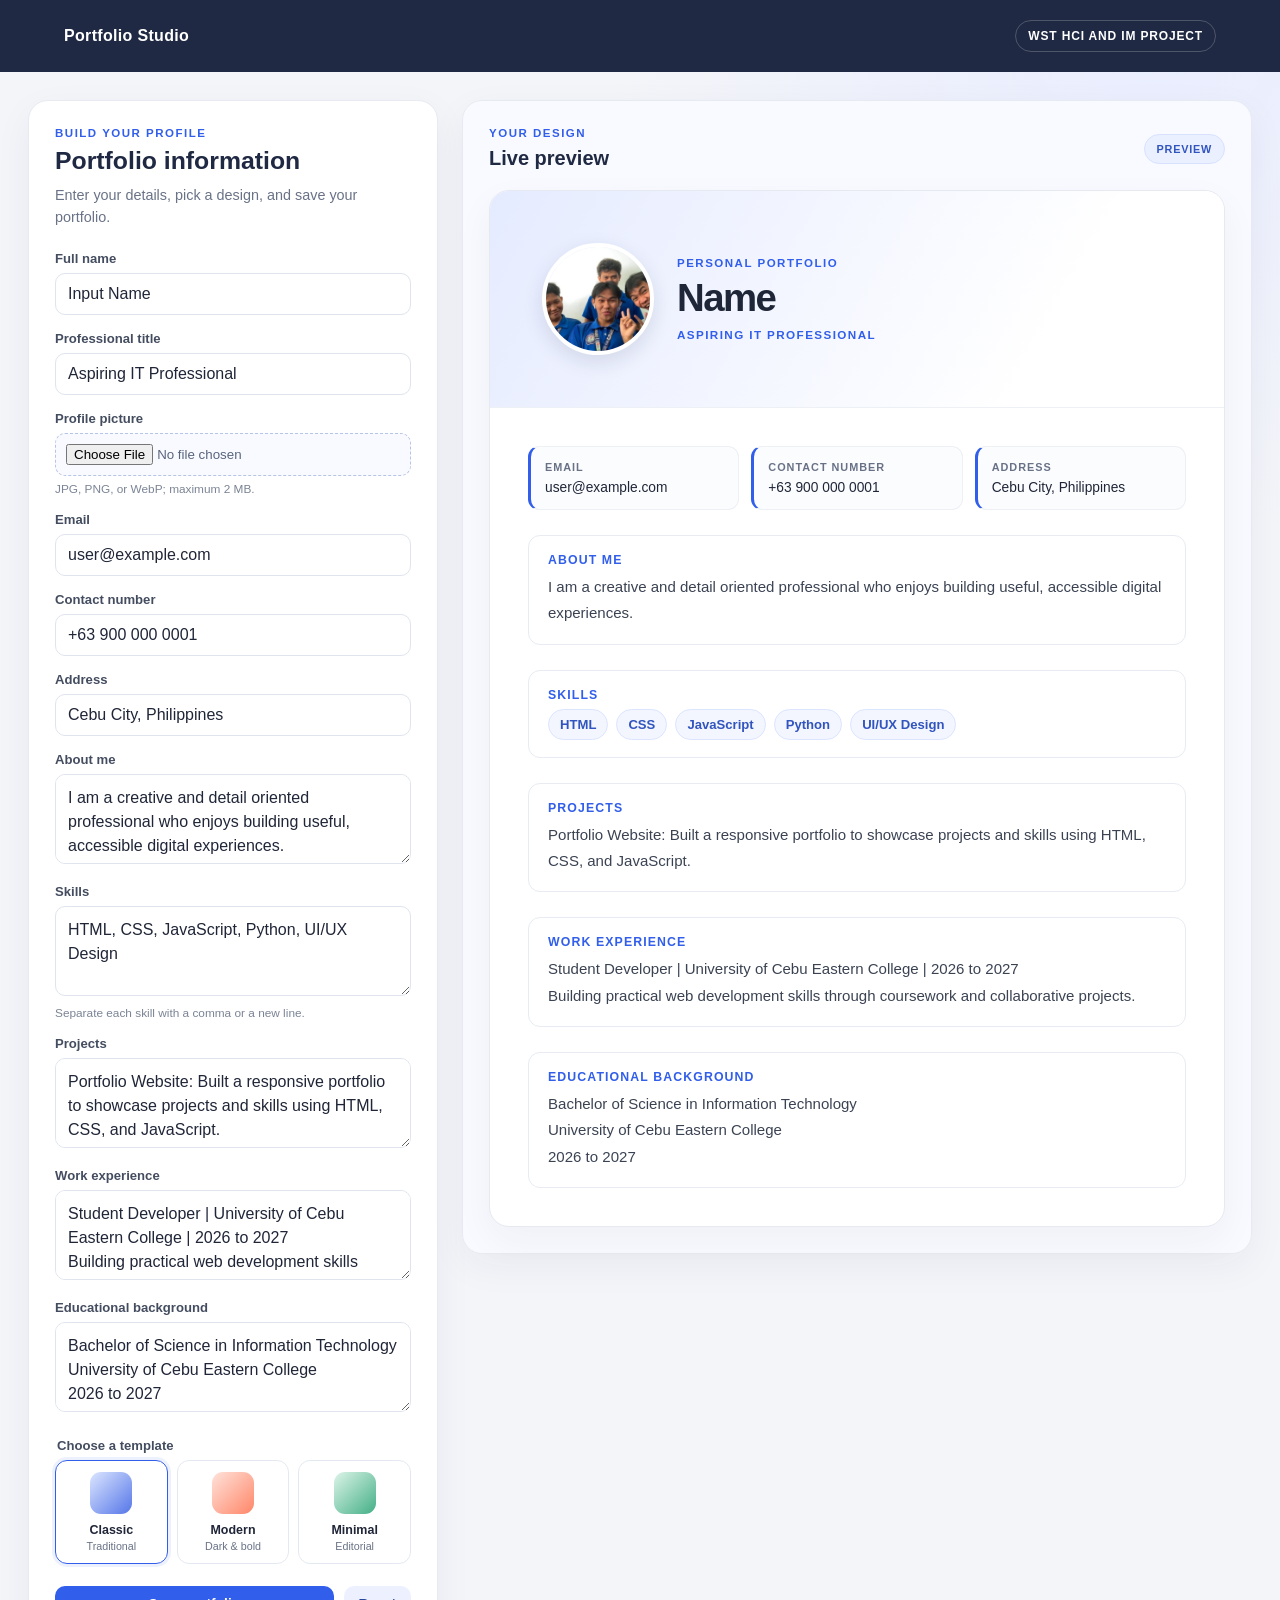
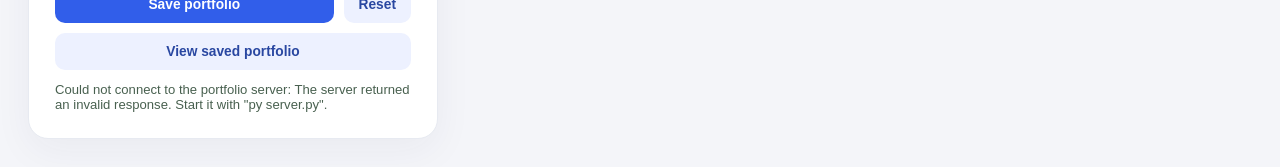
==== commit b4fc1230: "Update project header label Co-authored-by: Copilot <223556219+Copilot@users.noreply.github.com>" ====
--- a/Code/index.html
+++ b/Code/index.html
@@ -10,7 +10,7 @@
 <body>
   <header class="site-header">
     <a class="brand" href="./">Portfolio Studio</a>
-    <span class="header-tag">IM Project</span>
+    <span class="header-tag">WST HCI AND IM PROJECT</span>
   </header>
 
   <main class="workspace">
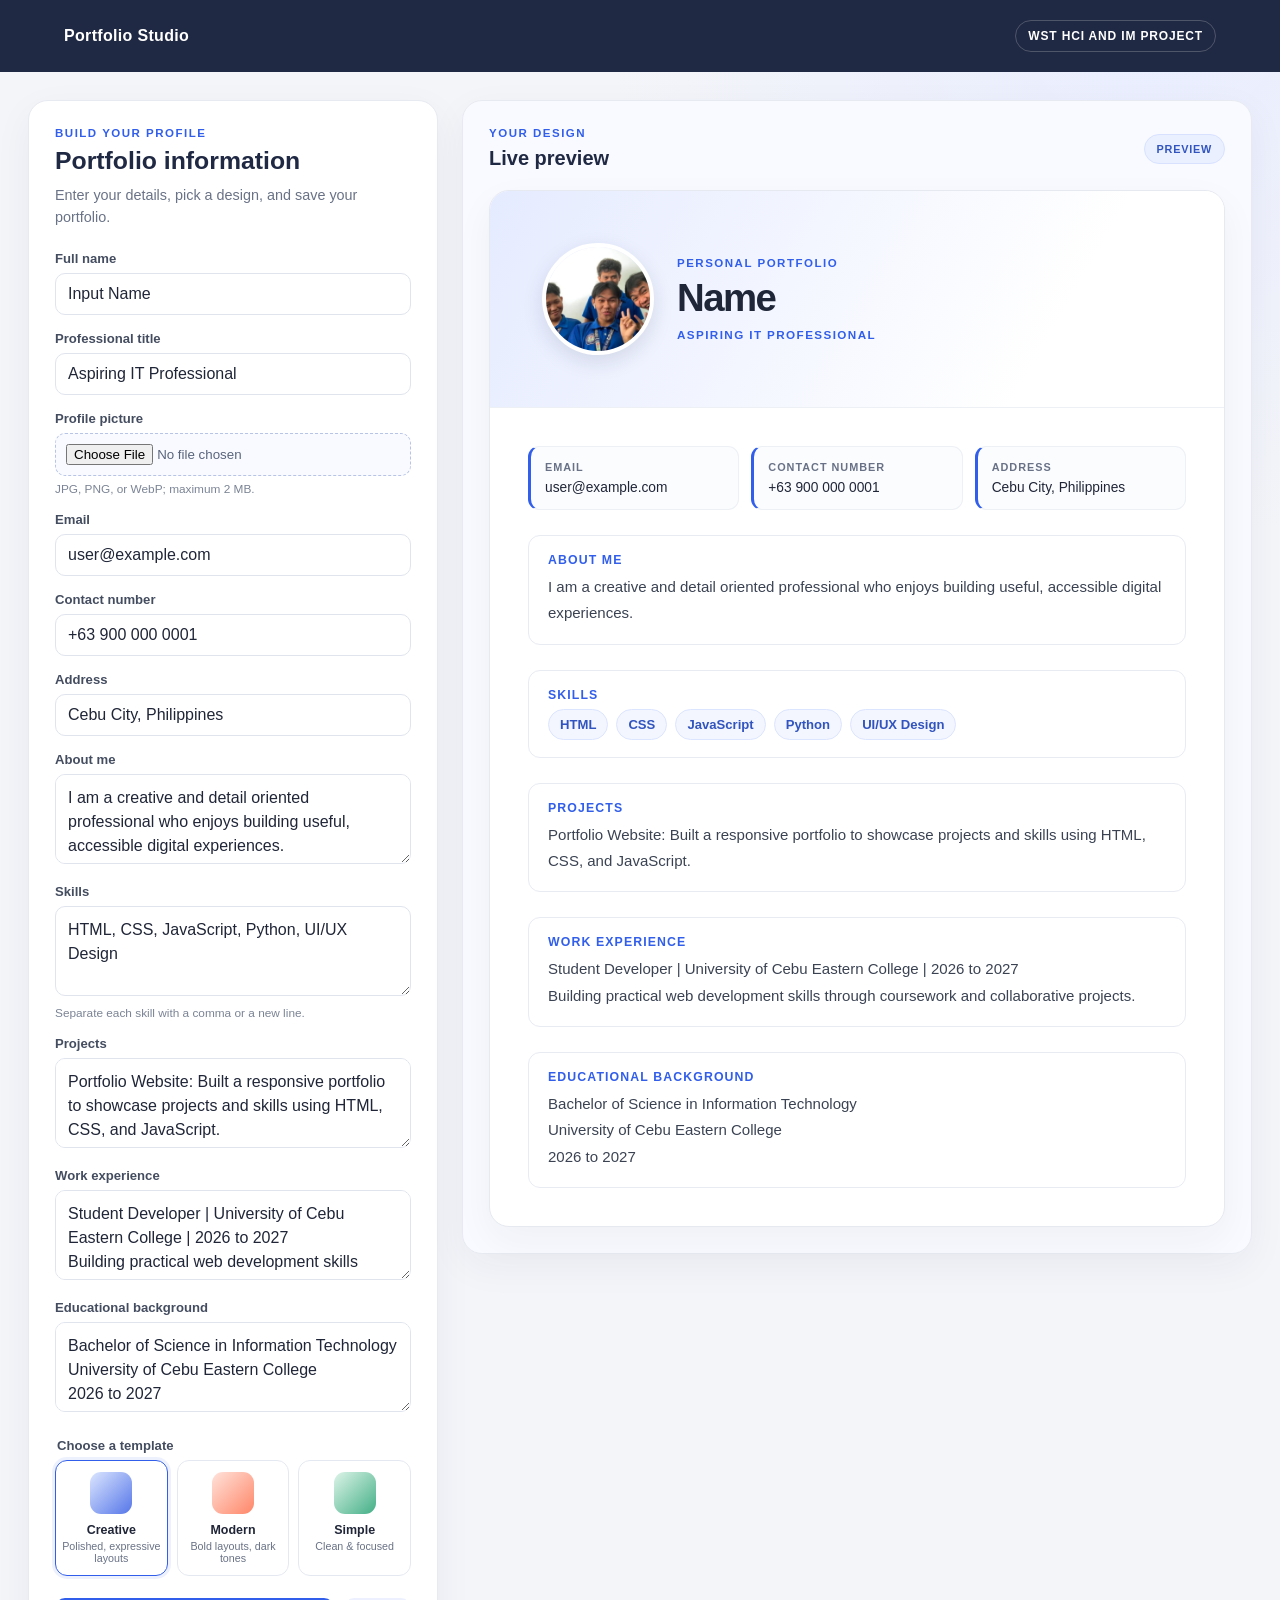
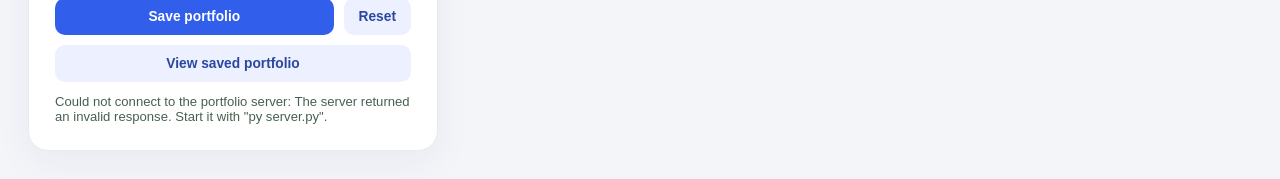
==== commit 0d044665: "Update Netlify published portfolio page Co-authored-by: Copilot <223556219+Copilot@users.noreply.git" ====
--- a/Code/index.html
+++ b/Code/index.html
@@ -88,17 +88,17 @@
             <label class="template-choice">
               <input type="radio" name="template" value="classic" checked data-template-choice>
               <span class="template-swatch swatch-classic" aria-hidden="true"></span>
-              <span><strong>Classic</strong><small>Traditional</small></span>
+              <span><strong>Creative</strong><small>Polished, expressive layouts</small></span>
             </label>
             <label class="template-choice">
               <input type="radio" name="template" value="modern" data-template-choice>
               <span class="template-swatch swatch-modern" aria-hidden="true"></span>
-              <span><strong>Modern</strong><small>Dark &amp; bold</small></span>
+              <span><strong>Modern</strong><small>Bold layouts, dark tones</small></span>
             </label>
             <label class="template-choice">
               <input type="radio" name="template" value="minimal" data-template-choice>
               <span class="template-swatch swatch-minimal" aria-hidden="true"></span>
-              <span><strong>Minimal</strong><small>Editorial</small></span>
+              <span><strong>Simple</strong><small>Clean &amp; focused</small></span>
             </label>
           </div>
         </fieldset>
--- a/Code/styles.css
+++ b/Code/styles.css
@@ -95,11 +95,11 @@
 .template-modern .portfolio-hero h1 { color: #fff; }
 .template-modern .portfolio-hero .eyebrow { color: #ffad97; }
 .template-modern .avatar { border-radius: 18px; box-shadow: 0 10px 25px #0005; }
-.template-modern .portfolio-content { display: grid; grid-template-columns: repeat(2, minmax(0, 1fr)); gap: 0 22px; }
+.template-modern .portfolio-content { display: grid; grid-template-columns: repeat(2, minmax(0, 1fr)); gap: 16px 22px; }
 .template-modern .contact-grid, .template-modern .content-section:nth-of-type(2) { grid-column: 1 / -1; }
 .template-modern .info-card { color: #f8f8fb; background: #222735; border-color: #373d4c; }
 .template-modern .info-card h2 { color: #b6bdcc; }
-.template-modern .content-section { align-self: start; padding: 16px 0; border-top: 1px solid #353b49; }
+.template-modern .content-section { align-self: start; margin-top: 0; padding: 18px; border: 1px solid #353b49; border-radius: 12px; background: #202531; }
 .template-modern .content-section h2 { color: #ff9478; }
 .template-modern .content-section p { color: #e0e3eb; }
 .template-modern .skill-list li { color: #ffe0d8; background: #3a2b2e; border-color: #634044; }
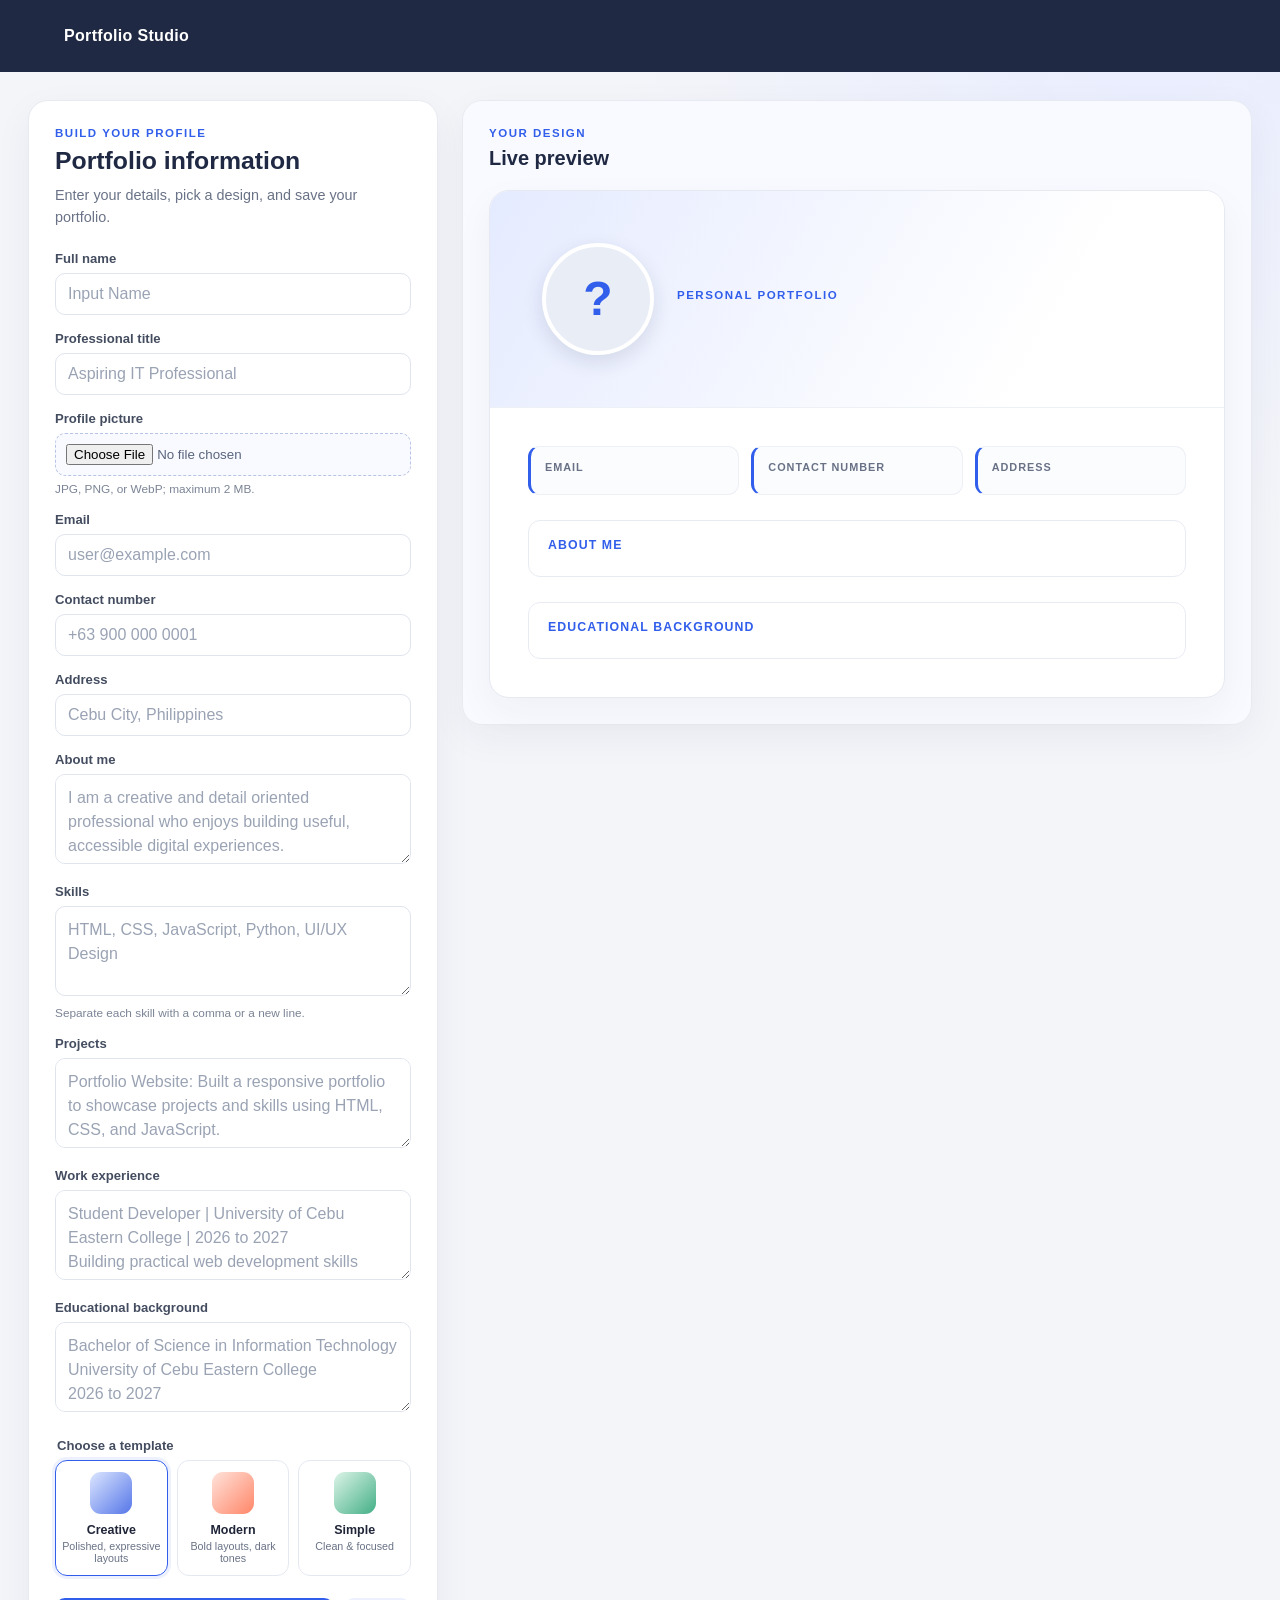
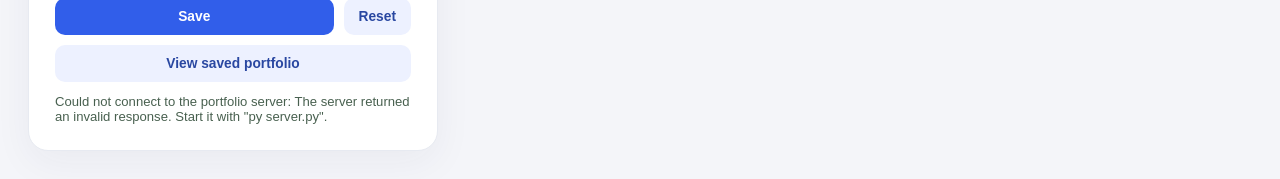
==== commit 012cdb29: "Update portfolio title validation and styling Co-authored-by: Copilot <223556219+Copilot@users.norep" ====
--- a/Code/index.html
+++ b/Code/index.html
@@ -10,7 +10,6 @@
 <body>
   <header class="site-header">
     <a class="brand" href="./">Portfolio Studio</a>
-    <span class="header-tag">WST HCI AND IM PROJECT</span>
   </header>
 
   <main class="workspace">
@@ -24,12 +23,12 @@
       <form data-portfolio-form>
         <div class="field">
           <label for="full_name">Full name</label>
-          <input id="full_name" name="full_name" value="Input Name" maxlength="120" required data-field="full_name">
+          <input id="full_name" name="full_name" placeholder="Input Name" maxlength="120" required data-field="full_name">
         </div>
 
         <div class="field">
           <label for="career_title">Professional title</label>
-          <input id="career_title" name="career_title" value="Aspiring IT Professional" maxlength="120" required data-field="career_title">
+          <input id="career_title" name="career_title" placeholder="Aspiring IT Professional" maxlength="120" required data-field="career_title">
         </div>
 
         <div class="field">
@@ -40,46 +39,43 @@
 
         <div class="field">
           <label for="email">Email</label>
-          <input id="email" name="email" type="email" value="user@example.com" maxlength="255" required data-field="email">
+          <input id="email" name="email" type="email" placeholder="user@example.com" maxlength="255" required data-field="email">
         </div>
 
         <div class="field">
           <label for="phone">Contact number</label>
-          <input id="phone" name="phone" type="tel" value="+63 900 000 0001" maxlength="40" required data-field="phone">
+          <input id="phone" name="phone" type="tel" placeholder="+63 900 000 0001" maxlength="40" required data-field="phone">
         </div>
 
         <div class="field">
           <label for="address">Address</label>
-          <input id="address" name="address" value="Cebu City, Philippines" maxlength="180" required data-field="address">
+          <input id="address" name="address" placeholder="Cebu City, Philippines" maxlength="180" required data-field="address">
         </div>
 
         <div class="field">
           <label for="about">About me</label>
-          <textarea id="about" name="about" maxlength="3000" required data-field="about">I am a creative and detail oriented professional who enjoys building useful, accessible digital experiences.</textarea>
+          <textarea id="about" name="about" placeholder="I am a creative and detail oriented professional who enjoys building useful, accessible digital experiences." maxlength="3000" required data-field="about"></textarea>
         </div>
 
         <div class="field">
           <label for="skills">Skills</label>
-          <textarea id="skills" name="skills" maxlength="1000" placeholder="Separate skills with commas or new lines" data-field="skills">HTML, CSS, JavaScript, Python, UI/UX Design</textarea>
+          <textarea id="skills" name="skills" maxlength="1000" placeholder="HTML, CSS, JavaScript, Python, UI/UX Design" data-field="skills"></textarea>
           <small>Separate each skill with a comma or a new line.</small>
         </div>
 
         <div class="field">
           <label for="projects">Projects</label>
-          <textarea id="projects" name="projects" maxlength="3000" placeholder="Project name, what you built, and the tools you used" data-field="projects">Portfolio Website: Built a responsive portfolio to showcase projects and skills using HTML, CSS, and JavaScript.</textarea>
+          <textarea id="projects" name="projects" maxlength="3000" placeholder="Portfolio Website: Built a responsive portfolio to showcase projects and skills using HTML, CSS, and JavaScript." data-field="projects"></textarea>
         </div>
 
         <div class="field">
           <label for="work_experience">Work experience</label>
-          <textarea id="work_experience" name="work_experience" maxlength="3000" placeholder="Role, organization, dates, and key contributions" data-field="work_experience">Student Developer | University of Cebu Eastern College | 2026 to 2027
-Building practical web development skills through coursework and collaborative projects.</textarea>
+          <textarea id="work_experience" name="work_experience" maxlength="3000" placeholder="Student Developer | University of Cebu Eastern College | 2026 to 2027&#10;Building practical web development skills through coursework and collaborative projects." data-field="work_experience"></textarea>
         </div>
 
         <div class="field">
           <label for="education">Educational background</label>
-          <textarea id="education" name="education" maxlength="3000" required data-field="education">Bachelor of Science in Information Technology
-University of Cebu Eastern College
-2026 to 2027</textarea>
+          <textarea id="education" name="education" placeholder="Bachelor of Science in Information Technology&#10;University of Cebu Eastern College&#10;2026 to 2027" maxlength="3000" required data-field="education"></textarea>
         </div>
 
         <fieldset class="template-field">
@@ -104,7 +100,7 @@
         </fieldset>
 
         <div class="editor-actions">
-          <button class="button button-primary" type="submit">Save portfolio</button>
+          <button class="button button-primary" type="submit">Save</button>
           <button class="button button-secondary" type="reset">Reset</button>
         </div>
         <button class="button button-secondary saved-check-button" type="button" data-view-saved>View saved portfolio</button>
@@ -118,57 +114,51 @@
           <p class="eyebrow">Your design</p>
           <h2>Live preview</h2>
         </div>
-        <span class="live-badge">Preview</span>
       </div>
 
       <article class="portfolio-card template-classic" data-preview-card>
         <header class="portfolio-hero">
-          <img class="avatar" src="imgs.jpg" alt="Profile photo of Input Name">
+          <span class="avatar avatar-placeholder" aria-hidden="true">?</span>
           <div>
             <p class="eyebrow">Personal Portfolio</p>
-            <h1 data-preview="full_name">Name</h1>
-            <p class="role" data-preview="career_title">Aspiring IT Professional</p>
+            <h1 data-preview="full_name"></h1>
+            <p class="role" data-preview="career_title"></p>
           </div>
         </header>
         <div class="portfolio-content">
           <section class="contact-grid" aria-label="Contact information">
             <div class="info-card">
               <h2>Email</h2>
-              <p data-preview="email">user@example.com</p>
+              <p data-preview="email"></p>
             </div>
             <div class="info-card">
               <h2>Contact number</h2>
-              <p data-preview="phone">+63 900 000 0001</p>
+              <p data-preview="phone"></p>
             </div>
             <div class="info-card">
               <h2>Address</h2>
-              <p data-preview="address">Cebu City, Philippines</p>
+              <p data-preview="address"></p>
             </div>
           </section>
           <section class="content-section">
             <h2>About me</h2>
-            <p data-preview="about">I am a creative and detail oriented professional who enjoys building useful, accessible digital experiences.</p>
+            <p data-preview="about"></p>
           </section>
           <section class="content-section" data-section="skills">
             <h2>Skills</h2>
-            <ul class="skill-list" data-preview-skills aria-label="Skills">
-              <li>HTML</li><li>CSS</li><li>JavaScript</li><li>Python</li><li>UI/UX Design</li>
-            </ul>
+            <ul class="skill-list" data-preview-skills aria-label="Skills"></ul>
           </section>
           <section class="content-section" data-section="projects">
             <h2>Projects</h2>
-            <p data-preview="projects">Portfolio Website: Built a responsive portfolio to showcase projects and skills using HTML, CSS, and JavaScript.</p>
+            <p data-preview="projects"></p>
           </section>
           <section class="content-section" data-section="work_experience">
             <h2>Work experience</h2>
-            <p data-preview="work_experience">Student Developer | University of Cebu Eastern College | 2026 to 2027
-Building practical web development skills through coursework and collaborative projects.</p>
+            <p data-preview="work_experience"></p>
           </section>
           <section class="content-section">
             <h2>Educational background</h2>
-            <p class="multiline" data-preview="education">Bachelor of Science in Information Technology
-University of Cebu Eastern College
-2026 to 2027</p>
+            <p class="multiline" data-preview="education"></p>
           </section>
         </div>
       </article>
--- a/Code/styles.css
+++ b/Code/styles.css
@@ -15,7 +15,6 @@
 a { color: inherit; }
 .site-header { height: 72px; display: flex; align-items: center; justify-content: space-between; padding: 0 clamp(20px, 5vw, 70px); color: #fff; background: #202943; }
 .brand { color: inherit; text-decoration: none; font-weight: 800; letter-spacing: .02em; }
-.header-tag, .live-badge { border: 1px solid #ffffff35; border-radius: 999px; padding: 8px 12px; font-size: .75rem; font-weight: 700; letter-spacing: .07em; text-transform: uppercase; }
 .workspace { width: min(1440px, 100%); margin: 0 auto; padding: 28px; display: grid; grid-template-columns: minmax(300px, 410px) minmax(0, 1fr); gap: 24px; align-items: start; }
 .editor-panel, .preview-panel { border: 1px solid #e7eaf1; border-radius: 20px; background: #fff; box-shadow: 0 12px 38px #25304c0d; }
 .editor-panel { padding: 26px; }
@@ -27,6 +26,7 @@
 .field { margin-bottom: 16px; }
 .field label, .template-field legend { display: block; margin-bottom: 7px; font-size: .82rem; font-weight: 750; color: #444d60; }
 .field input:not([type="file"]), .field textarea { width: 100%; border: 1px solid #dfe4ed; border-radius: 10px; padding: 11px 12px; font: inherit; color: #202638; background: #fff; }
+.field input::placeholder, .field textarea::placeholder { color: #9aa3b4; opacity: 1; }
 .field textarea { min-height: 90px; resize: vertical; line-height: 1.5; }
 .field input:focus, .field textarea:focus { outline: 3px solid #315eea20; border-color: #7190f6; }
 .field input[type="file"] { width: 100%; border: 1px dashed #b7c4e6; border-radius: 10px; padding: 10px; background: #f9faff; color: #59657d; }
@@ -66,12 +66,12 @@
 .preview-panel { min-width: 0; padding: 26px; background: #f9faff; }
 .preview-heading { display: flex; justify-content: space-between; align-items: center; margin-bottom: 20px; }
 .preview-heading h2 { font-size: 1.25rem; }
-.live-badge { color: #3154be; background: #eaf0ff; border-color: #d8e2ff; font-size: .68rem; }
 .portfolio-card { --accent: #315eea; --soft: #eaf0ff; width: min(100%, 840px); margin: 0 auto; overflow: hidden; border: 1px solid #e6e9f0; border-radius: 20px; background: #fff; box-shadow: 0 14px 38px #1b27400c; }
 .template-modern { --accent: #e76d50; --soft: #fff0eb; border-radius: 5px; }
 .template-minimal { --accent: #18825e; --soft: #eaf8f1; box-shadow: none; }
 .portfolio-hero { display: flex; align-items: center; gap: 23px; padding: clamp(25px, 5vw, 52px); background: linear-gradient(135deg, var(--soft), #fff 85%); border-bottom: 1px solid #edf0f5; }
-.avatar { width: 112px; height: 112px; flex: 0 0 auto; border: 4px solid #fff; border-radius: 50%; object-fit: cover; background: #e9edf6; box-shadow: 0 7px 20px #18294b20; }
+.avatar { width: 112px; height: 112px; flex: 0 0 auto; border: 4px solid #fff; border-radius: 50%; background: #e9edf6; box-shadow: 0 7px 20px #18294b20; }
+.avatar-placeholder { display: grid; place-items: center; color: var(--accent); font-size: 3rem; font-weight: 800; line-height: 1; }
 .portfolio-hero h1 { margin: 0; color: #1e2638; font-size: clamp(1.65rem, 3vw, 2.5rem); line-height: 1.1; letter-spacing: -.04em; overflow-wrap: anywhere; }
 .role { margin: 9px 0 0; color: var(--accent); font-size: .73rem; font-weight: 800; letter-spacing: .12em; text-transform: uppercase; }
 .portfolio-content { padding: clamp(22px, 4vw, 38px); }
@@ -105,6 +105,7 @@
 .template-modern .skill-list li { color: #ffe0d8; background: #3a2b2e; border-color: #634044; }
 .template-minimal { --accent: #18825e; --soft: #eaf8f1; border: 0; border-radius: 0; box-shadow: none; }
 .template-minimal .portfolio-hero { align-items: flex-end; padding-right: clamp(22px, 8vw, 76px); padding-left: clamp(22px, 8vw, 76px); background: #fff; border-bottom: 1px solid #dbe8e1; }
+.template-minimal .portfolio-hero .eyebrow { color: var(--accent); }
 .template-minimal .avatar { width: 92px; height: 92px; border: 0; border-radius: 8px; box-shadow: none; }
 .template-minimal .portfolio-content { max-width: 720px; margin: 0 auto; }
 .template-minimal .contact-grid { gap: 20px; }
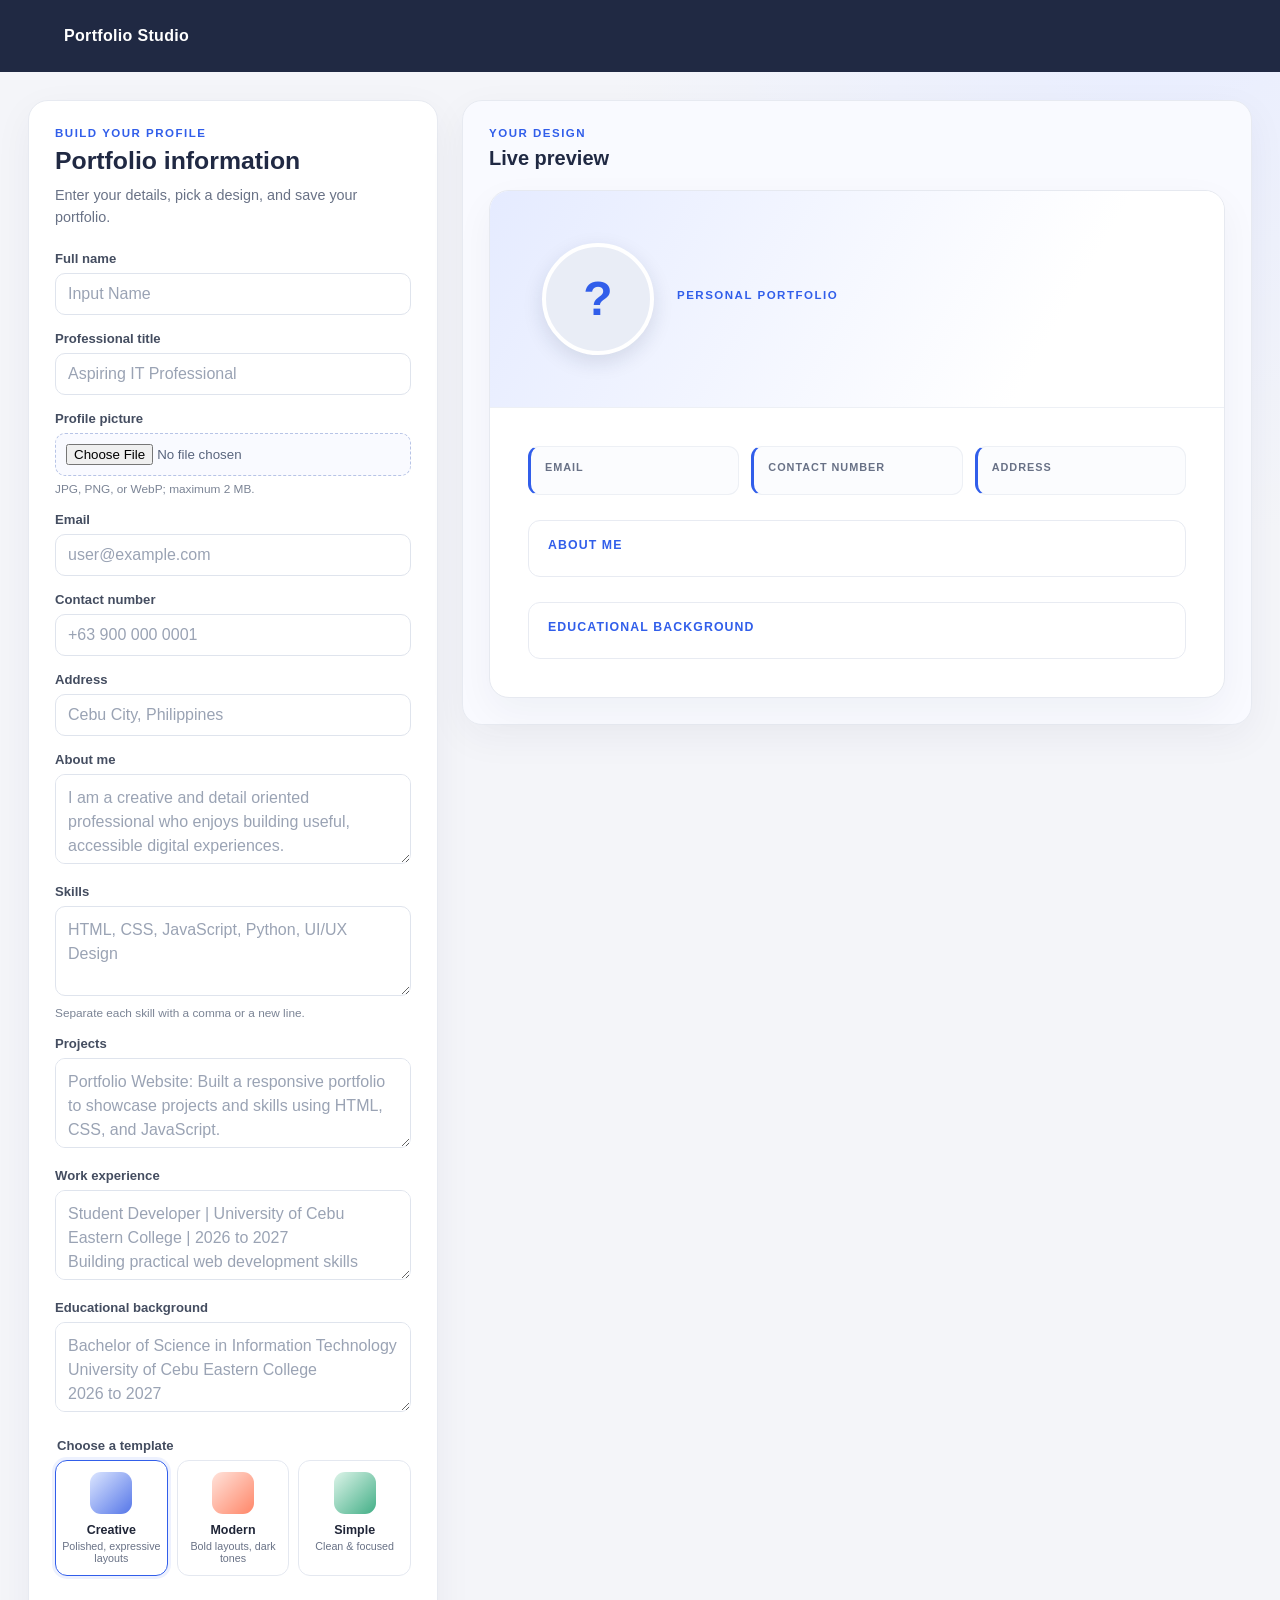
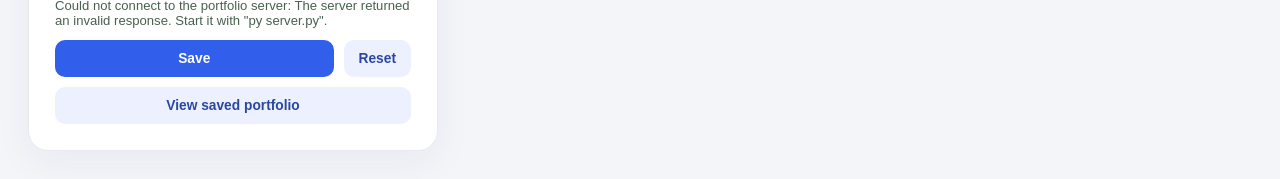
==== commit 9beafa14: "Remove status text from saved portfolio button Co-authored-by: Copilot <223556219+Copilot@users.nore" ====
--- a/Code/index.html
+++ b/Code/index.html
@@ -99,12 +99,12 @@
           </div>
         </fieldset>
 
+        <p class="save-status" role="status" aria-live="polite" data-save-status></p>
         <div class="editor-actions">
           <button class="button button-primary" type="submit">Save</button>
           <button class="button button-secondary" type="reset">Reset</button>
         </div>
         <button class="button button-secondary saved-check-button" type="button" data-view-saved>View saved portfolio</button>
-        <p class="save-status" role="status" aria-live="polite" data-save-status></p>
       </form>
     </section>
 
--- a/Code/styles.css
+++ b/Code/styles.css
@@ -52,7 +52,8 @@
 .editor-actions { display: flex; gap: 10px; }
 .editor-actions .button-primary { flex: 1; }
 .saved-check-button { width: 100%; margin-top: 10px; }
-.save-status { min-height: 1.4em; margin: 12px 0 0; color: #48604f; font-size: .82rem; }
+.save-status { margin: 0 0 12px; color: #48604f; font-size: .82rem; }
+.save-status:empty { display: none; }
 .saved-dialog { width: min(900px, calc(100% - 32px)); max-width: 900px; max-height: min(90vh, 900px); padding: 24px; border: 1px solid #e2e6ef; border-radius: 18px; background: #f9faff; color: #202638; box-shadow: 0 24px 80px #121a2f40; overflow: auto; }
 .saved-dialog::backdrop { background: #18213bb3; backdrop-filter: blur(3px); }
 .saved-dialog-header { display: flex; justify-content: space-between; align-items: center; gap: 16px; margin-bottom: 20px; }
